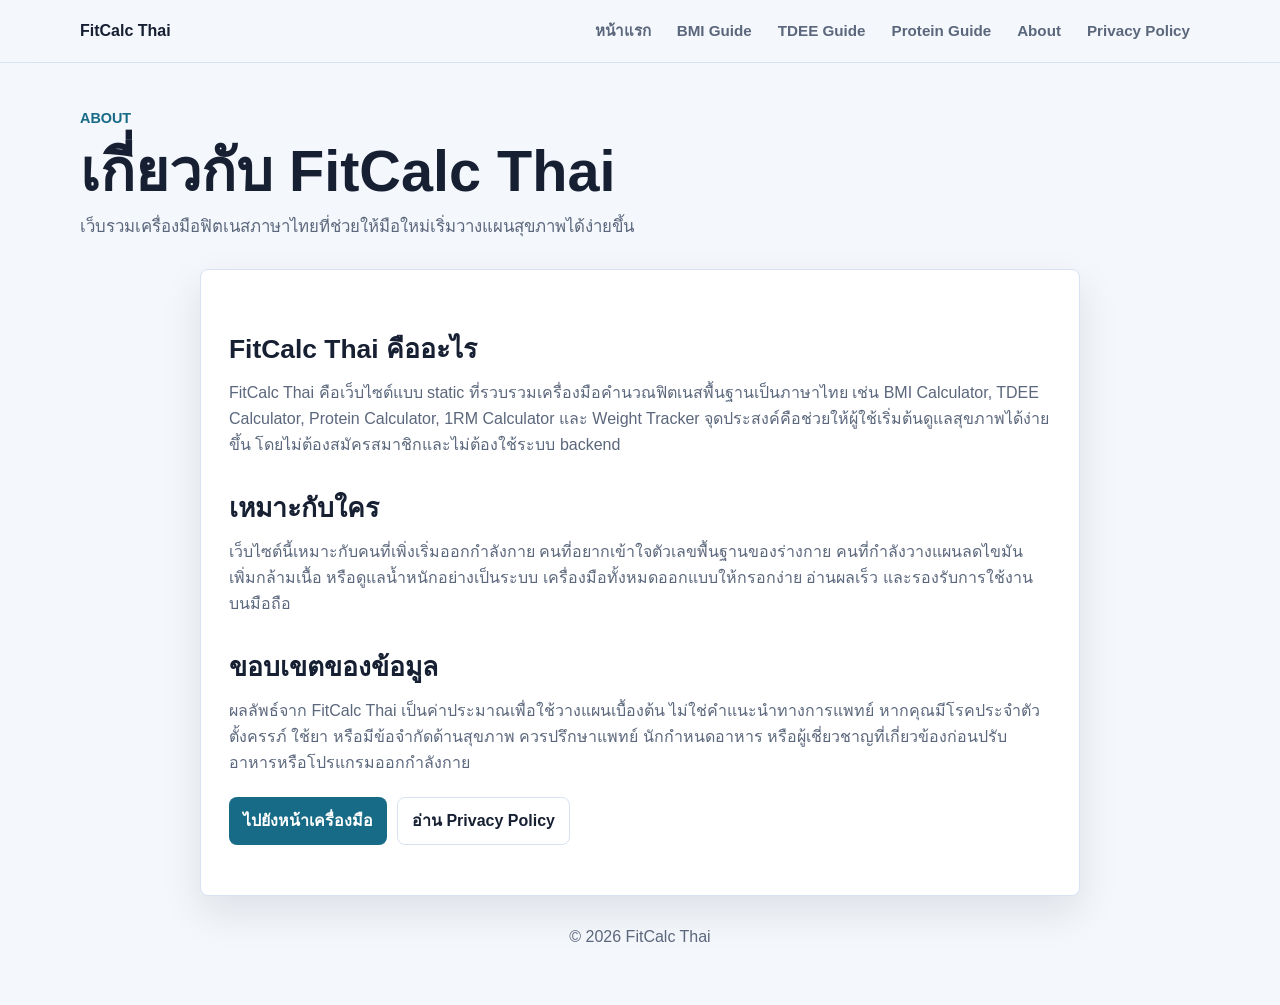
==== about.html @ 87495257 "FitCalc Thai v1 launch ready" ====
<!DOCTYPE html>
<html lang="th">
<head>
  <meta charset="UTF-8">
  <meta name="viewport" content="width=device-width, initial-scale=1.0">
  <title>About | FitCalc Thai</title>
  <meta name="description" content="เกี่ยวกับ FitCalc Thai เว็บรวมเครื่องมือคำนวณฟิตเนสภาษาไทย เช่น BMI, TDEE, Protein, 1RM และ Weight Tracker">
  <meta name="keywords" content="FitCalc Thai, เกี่ยวกับ FitCalc Thai, เครื่องมือฟิตเนส, BMI, TDEE, โปรตีน">
  <meta name="author" content="FitCalc Thai">
  <meta name="theme-color" content="#176b87">
  <meta property="og:type" content="website">
  <meta property="og:title" content="About | FitCalc Thai">
  <meta property="og:description" content="รู้จัก FitCalc Thai เว็บเครื่องมือฟิตเนสภาษาไทยสำหรับการวางแผนสุขภาพเบื้องต้น">
  <meta property="og:site_name" content="FitCalc Thai">
  <meta property="og:locale" content="th_TH">
  <script async src="https://www.googletagmanager.com/gtag/js?id=G-XT6JGFNCKM"></script>
  <script>
    window.dataLayer = window.dataLayer || [];
    function gtag(){dataLayer.push(arguments);}
    gtag("js", new Date());
    gtag("config", "G-XT6JGFNCKM");
  </script>
  <link rel="stylesheet" href="style.css">
  <meta name="google-site-verification" content="6y9c37ViQs0DbVfomYhz56SrQqQdRK6Nkue2IoiEQuY">
</head>
<body>
  <nav class="site-nav" aria-label="เมนูหลัก">
    <div class="nav-inner">
      <a class="nav-brand" href="index.html">FitCalc Thai</a>
      <div class="nav-links">
        <a href="index.html">หน้าแรก</a>
        <a href="bmi-guide.html">BMI Guide</a>
        <a href="tdee-guide.html">TDEE Guide</a>
        <a href="protein-guide.html">Protein Guide</a>
        <a href="about.html">About</a>
        <a href="privacy-policy.html">Privacy Policy</a>
      </div>
    </div>
  </nav>

  <header class="site-header">
    <div>
      <p class="eyebrow">About</p>
      <h1>เกี่ยวกับ FitCalc Thai</h1>
      <p class="intro">เว็บรวมเครื่องมือฟิตเนสภาษาไทยที่ช่วยให้มือใหม่เริ่มวางแผนสุขภาพได้ง่ายขึ้น</p>
    </div>
  </header>

  <main class="article-layout">
    <article class="article-card">
      <h2>FitCalc Thai คืออะไร</h2>
      <p>FitCalc Thai คือเว็บไซต์แบบ static ที่รวบรวมเครื่องมือคำนวณฟิตเนสพื้นฐานเป็นภาษาไทย เช่น BMI Calculator, TDEE Calculator, Protein Calculator, 1RM Calculator และ Weight Tracker จุดประสงค์คือช่วยให้ผู้ใช้เริ่มต้นดูแลสุขภาพได้ง่ายขึ้น โดยไม่ต้องสมัครสมาชิกและไม่ต้องใช้ระบบ backend</p>

      <h2>เหมาะกับใคร</h2>
      <p>เว็บไซต์นี้เหมาะกับคนที่เพิ่งเริ่มออกกำลังกาย คนที่อยากเข้าใจตัวเลขพื้นฐานของร่างกาย คนที่กำลังวางแผนลดไขมัน เพิ่มกล้ามเนื้อ หรือดูแลน้ำหนักอย่างเป็นระบบ เครื่องมือทั้งหมดออกแบบให้กรอกง่าย อ่านผลเร็ว และรองรับการใช้งานบนมือถือ</p>

      <h2>ขอบเขตของข้อมูล</h2>
      <p>ผลลัพธ์จาก FitCalc Thai เป็นค่าประมาณเพื่อใช้วางแผนเบื้องต้น ไม่ใช่คำแนะนำทางการแพทย์ หากคุณมีโรคประจำตัว ตั้งครรภ์ ใช้ยา หรือมีข้อจำกัดด้านสุขภาพ ควรปรึกษาแพทย์ นักกำหนดอาหาร หรือผู้เชี่ยวชาญที่เกี่ยวข้องก่อนปรับอาหารหรือโปรแกรมออกกำลังกาย</p>

      <div class="guide-nav">
        <a class="calculator-link" href="index.html">ไปยังหน้าเครื่องมือ</a>
        <a class="guide-link" href="privacy-policy.html">อ่าน Privacy Policy</a>
      </div>
    </article>
  </main>

  <footer class="site-footer">
    <p>© 2026 FitCalc Thai</p>
  </footer>
</body>
</html>
---- style.css ----
:root {
  --bg: #f4f7fb;
  --surface: #ffffff;
  --surface-soft: #eef4ff;
  --text: #172033;
  --muted: #5b677c;
  --border: #d9e2f2;
  --primary: #176b87;
  --primary-dark: #114f63;
  --accent: #f2a541;
  --shadow: 0 16px 40px rgba(23, 32, 51, 0.1);
}

body.dark {
  --bg: #101722;
  --surface: #182232;
  --surface-soft: #22304a;
  --text: #edf4ff;
  --muted: #a8b6cc;
  --border: #314158;
  --primary: #62c7e6;
  --primary-dark: #41aacb;
  --accent: #f7bf63;
  --shadow: 0 16px 40px rgba(0, 0, 0, 0.28);
}

* {
  box-sizing: border-box;
}

body {
  margin: 0;
  min-height: 100vh;
  background: var(--bg);
  color: var(--text);
  font-family: Arial, "Tahoma", sans-serif;
  line-height: 1.6;
  transition: background 0.2s ease, color 0.2s ease;
}

.site-nav {
  position: sticky;
  top: 0;
  z-index: 10;
  border-bottom: 1px solid var(--border);
  background: color-mix(in srgb, var(--bg) 92%, transparent);
  backdrop-filter: blur(14px);
}

.nav-inner {
  display: flex;
  align-items: center;
  justify-content: space-between;
  gap: 20px;
  width: min(1120px, calc(100% - 32px));
  min-height: 62px;
  margin: 0 auto;
}

.nav-brand {
  color: var(--text);
  font-size: 1rem;
  font-weight: 900;
  text-decoration: none;
  white-space: nowrap;
}

.nav-links {
  display: flex;
  flex-wrap: wrap;
  justify-content: flex-end;
  gap: 6px;
}

.nav-links a {
  border-radius: 8px;
  color: var(--muted);
  font-size: 0.95rem;
  font-weight: 800;
  text-decoration: none;
  padding: 8px 10px;
}

.nav-links a:hover {
  background: var(--surface-soft);
  color: var(--primary);
}

.site-header,
.tool-grid,
.site-footer {
  width: min(1120px, calc(100% - 32px));
  margin: 0 auto;
}

.site-header {
  display: flex;
  align-items: flex-start;
  justify-content: space-between;
  gap: 24px;
  padding: 44px 0 28px;
}

.eyebrow {
  margin: 0 0 8px;
  color: var(--primary);
  font-size: 0.9rem;
  font-weight: 700;
  text-transform: uppercase;
}

h1,
h2,
p {
  margin-top: 0;
}

h1 {
  max-width: 760px;
  margin-bottom: 10px;
  font-size: clamp(2rem, 5vw, 3.6rem);
  line-height: 1.15;
}

.intro {
  max-width: 720px;
  margin-bottom: 0;
  color: var(--muted);
  font-size: 1.05rem;
}

.theme-toggle {
  display: inline-flex;
  align-items: center;
  justify-content: center;
  gap: 8px;
  min-width: 104px;
  min-height: 44px;
  border: 1px solid var(--border);
  border-radius: 8px;
  background: var(--surface);
  color: var(--text);
  box-shadow: var(--shadow);
  cursor: pointer;
  font-weight: 700;
}

.tool-grid {
  display: grid;
  grid-template-columns: repeat(2, minmax(0, 1fr));
  gap: 20px;
}

.card {
  border: 1px solid var(--border);
  border-radius: 8px;
  background: var(--surface);
  box-shadow: var(--shadow);
  padding: 22px;
}

.card-header {
  display: flex;
  gap: 14px;
  align-items: flex-start;
  margin-bottom: 20px;
}

.tool-icon {
  display: inline-flex;
  flex: 0 0 54px;
  align-items: center;
  justify-content: center;
  width: 54px;
  height: 54px;
  border-radius: 8px;
  background: var(--surface-soft);
  color: var(--primary);
  font-size: 0.8rem;
  font-weight: 800;
}

.card h2 {
  margin-bottom: 4px;
  font-size: 1.3rem;
}

.card p {
  margin-bottom: 0;
  color: var(--muted);
  font-size: 0.95rem;
}

.calculator-form {
  display: grid;
  gap: 14px;
}

.two-column {
  display: grid;
  grid-template-columns: repeat(2, minmax(0, 1fr));
  gap: 12px;
}

label {
  display: grid;
  gap: 7px;
  color: var(--text);
  font-weight: 700;
}

input,
select {
  width: 100%;
  min-height: 44px;
  border: 1px solid var(--border);
  border-radius: 8px;
  background: var(--surface);
  color: var(--text);
  font: inherit;
  padding: 10px 12px;
  outline: none;
}

select {
  cursor: pointer;
}

input:focus,
select:focus {
  border-color: var(--primary);
  box-shadow: 0 0 0 3px color-mix(in srgb, var(--primary) 22%, transparent);
}

button[type="submit"] {
  min-height: 46px;
  border: 0;
  border-radius: 8px;
  background: var(--primary);
  color: #ffffff;
  cursor: pointer;
  font: inherit;
  font-weight: 800;
  transition: transform 0.15s ease, background 0.15s ease;
}

button[type="button"] {
  font: inherit;
}

button:focus-visible,
input:focus-visible,
select:focus-visible {
  outline: 3px solid var(--accent);
  outline-offset: 2px;
}

button[type="submit"]:hover,
.theme-toggle:hover,
.secondary-button:hover,
.danger-button:hover {
  transform: translateY(-1px);
}

button[type="submit"]:active,
.theme-toggle:active,
.secondary-button:active,
.danger-button:active {
  transform: translateY(0);
}

button[type="submit"]:hover {
  background: var(--primary-dark);
}

.result-box {
  min-height: 80px;
  margin-top: 18px;
  border: 1px solid var(--border);
  border-radius: 8px;
  background: var(--surface-soft);
  color: var(--muted);
  padding: 14px;
}

.result-box strong {
  display: block;
  color: var(--text);
  font-size: 1.45rem;
  line-height: 1.25;
}

.result-box span {
  color: var(--primary);
  font-weight: 800;
}

.tracker-card {
  grid-column: 1 / -1;
}

.chart-panel {
  position: relative;
  min-height: 280px;
  margin-top: 18px;
  border: 1px solid var(--border);
  border-radius: 8px;
  background: var(--surface-soft);
  padding: 14px;
}

.chart-panel canvas {
  width: 100%;
  height: 260px;
}

.empty-chart-message {
  position: absolute;
  inset: 0;
  display: grid;
  place-items: center;
  margin: 0;
  color: var(--muted);
  font-weight: 800;
}

.chart-panel.has-data .empty-chart-message {
  display: none;
}

.tracker-actions {
  display: flex;
  align-items: center;
  justify-content: space-between;
  gap: 14px;
  margin-top: 18px;
}

.tracker-actions p {
  margin: 0;
  color: var(--muted);
}

.tracker-buttons {
  display: flex;
  flex-wrap: wrap;
  justify-content: flex-end;
  gap: 10px;
}

.secondary-button,
.danger-button {
  display: inline-flex;
  align-items: center;
  justify-content: center;
  min-height: 42px;
  border-radius: 8px;
  cursor: pointer;
  font-weight: 800;
  padding: 9px 14px;
  transition: transform 0.15s ease, background 0.15s ease;
}

.secondary-button {
  border: 1px solid var(--border);
  background: var(--surface);
  color: var(--text);
}

.secondary-button:hover {
  background: var(--surface-soft);
}

.danger-button {
  border: 1px solid color-mix(in srgb, #d94f4f 55%, var(--border));
  background: color-mix(in srgb, #d94f4f 12%, var(--surface));
  color: #d94f4f;
}

.danger-button:hover {
  background: color-mix(in srgb, #d94f4f 18%, var(--surface));
}

.file-input {
  position: absolute;
  width: 1px;
  height: 1px;
  overflow: hidden;
  clip: rect(0 0 0 0);
  white-space: nowrap;
  clip-path: inset(50%);
}

.history-list {
  display: grid;
  gap: 10px;
  margin: 16px 0 0;
  padding: 0;
  list-style: none;
}

.history-item {
  display: flex;
  align-items: center;
  justify-content: space-between;
  gap: 16px;
  border: 1px solid var(--border);
  border-radius: 8px;
  background: var(--surface-soft);
  padding: 12px 14px;
}

.history-item strong {
  display: block;
  color: var(--text);
}

.history-item span {
  color: var(--muted);
  font-size: 0.95rem;
}

.site-footer {
  padding: 28px 0 40px;
  color: var(--muted);
  text-align: center;
}

.site-footer a {
  color: var(--primary);
  font-weight: 800;
  text-decoration: none;
}

.article-layout {
  width: min(880px, calc(100% - 32px));
  margin: 0 auto;
}

.article-card {
  border: 1px solid var(--border);
  border-radius: 8px;
  background: var(--surface);
  box-shadow: var(--shadow);
  padding: 28px;
}

.article-card h2 {
  margin: 30px 0 10px;
  font-size: 1.65rem;
}

.article-card h3 {
  margin: 22px 0 8px;
  font-size: 1.18rem;
}

.article-card p,
.article-card li {
  color: var(--muted);
}

.article-card ul,
.article-card ol {
  padding-left: 22px;
}

.guide-nav {
  display: flex;
  flex-wrap: wrap;
  gap: 10px;
  margin: 22px 0;
}

.guide-link,
.calculator-link {
  display: inline-flex;
  align-items: center;
  justify-content: center;
  min-height: 44px;
  border-radius: 8px;
  font-weight: 800;
  text-decoration: none;
  padding: 10px 14px;
}

.guide-link {
  border: 1px solid var(--border);
  background: var(--surface);
  color: var(--text);
}

.calculator-link {
  background: var(--primary);
  color: #ffffff;
}

.guide-link:hover,
.calculator-link:hover {
  transform: translateY(-1px);
}

.faq-item {
  border-top: 1px solid var(--border);
  padding-top: 14px;
}

@media (max-width: 760px) {
  .nav-inner {
    display: grid;
    gap: 10px;
    padding: 12px 0;
  }

  .nav-links {
    justify-content: flex-start;
  }

  .site-header {
    display: grid;
    padding-top: 28px;
  }

  .theme-toggle {
    width: 100%;
    box-shadow: none;
  }

  .tool-grid {
    grid-template-columns: 1fr;
  }

  .card {
    padding: 18px;
  }

  .card-header {
    gap: 12px;
  }

  .tool-icon {
    flex-basis: 48px;
    width: 48px;
    height: 48px;
  }

  .two-column {
    grid-template-columns: 1fr;
  }

  .tracker-actions,
  .history-item {
    align-items: stretch;
    flex-direction: column;
  }

  .tracker-buttons {
    justify-content: stretch;
  }

  .secondary-button,
  .danger-button {
    width: 100%;
  }
}

@media (max-width: 420px) {
  .nav-inner,
  .site-header,
  .tool-grid,
  .site-footer,
  .article-layout {
    width: min(100% - 20px, 1120px);
  }

  h1 {
    font-size: 2rem;
  }

  .card,
  .article-card {
    padding: 16px;
  }
}
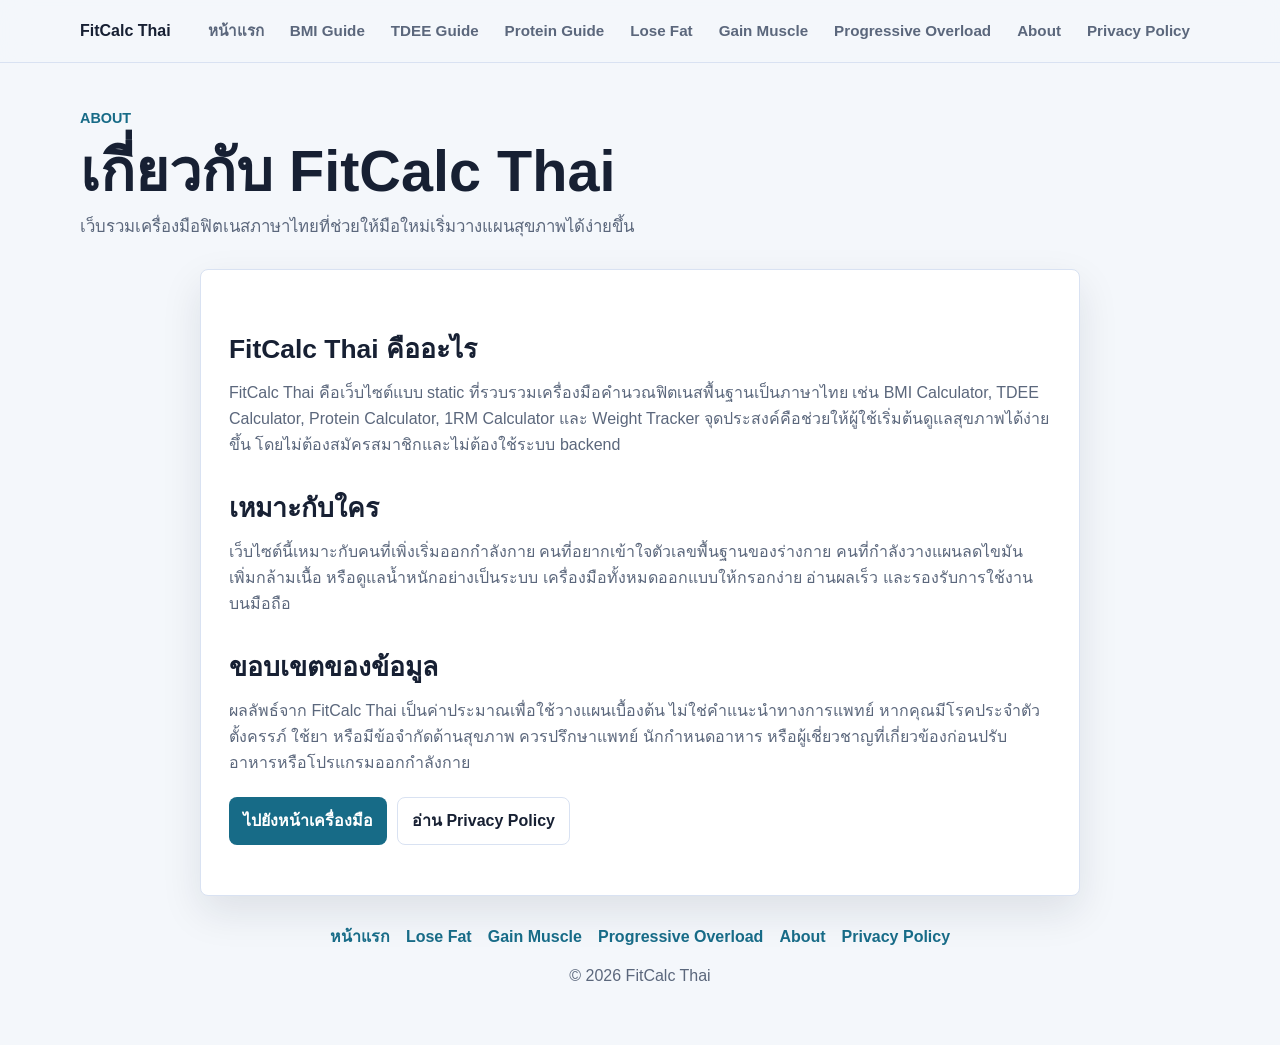
==== commit 2d41a578: "Add fitness guides and macro calculator" ====
--- a/about.html
+++ b/about.html
@@ -21,6 +21,7 @@
     gtag("config", "G-XT6JGFNCKM");
   </script>
   <link rel="stylesheet" href="style.css">
+  <link rel="canonical" href="https://kaescib.github.io/FitCalcThai/about.html">
   <meta name="google-site-verification" content="6y9c37ViQs0DbVfomYhz56SrQqQdRK6Nkue2IoiEQuY">
 </head>
 <body>
@@ -32,6 +33,9 @@
         <a href="bmi-guide.html">BMI Guide</a>
         <a href="tdee-guide.html">TDEE Guide</a>
         <a href="protein-guide.html">Protein Guide</a>
+        <a href="lose-fat-guide.html">Lose Fat</a>
+        <a href="gain-muscle-guide.html">Gain Muscle</a>
+        <a href="progressive-overload-guide.html">Progressive Overload</a>
         <a href="about.html">About</a>
         <a href="privacy-policy.html">Privacy Policy</a>
       </div>
@@ -65,6 +69,14 @@
   </main>
 
   <footer class="site-footer">
+    <div class="footer-links">
+      <a href="index.html">หน้าแรก</a>
+      <a href="lose-fat-guide.html">Lose Fat</a>
+      <a href="gain-muscle-guide.html">Gain Muscle</a>
+      <a href="progressive-overload-guide.html">Progressive Overload</a>
+      <a href="about.html">About</a>
+      <a href="privacy-policy.html">Privacy Policy</a>
+    </div>
     <p>© 2026 FitCalc Thai</p>
   </footer>
 </body>
--- a/style.css
+++ b/style.css
@@ -432,6 +432,43 @@
   text-decoration: none;
 }
 
+.footer-links {
+  display: flex;
+  flex-wrap: wrap;
+  justify-content: center;
+  gap: 10px 16px;
+  margin-bottom: 14px;
+}
+
+.article-links {
+  grid-column: 1 / -1;
+}
+
+.article-link-grid {
+  display: grid;
+  grid-template-columns: repeat(3, minmax(0, 1fr));
+  gap: 14px;
+}
+
+.article-link-card {
+  border: 1px solid var(--border);
+  border-radius: 8px;
+  background: var(--surface-soft);
+  color: var(--text);
+  padding: 16px;
+  text-decoration: none;
+}
+
+.article-link-card strong {
+  display: block;
+  margin-bottom: 6px;
+}
+
+.article-link-card span {
+  color: var(--muted);
+  font-size: 0.95rem;
+}
+
 .article-layout {
   width: min(880px, calc(100% - 32px));
   margin: 0 auto;
@@ -552,6 +589,10 @@
   .history-item {
     align-items: stretch;
     flex-direction: column;
+  }
+
+  .article-link-grid {
+    grid-template-columns: 1fr;
   }
 
   .tracker-buttons {
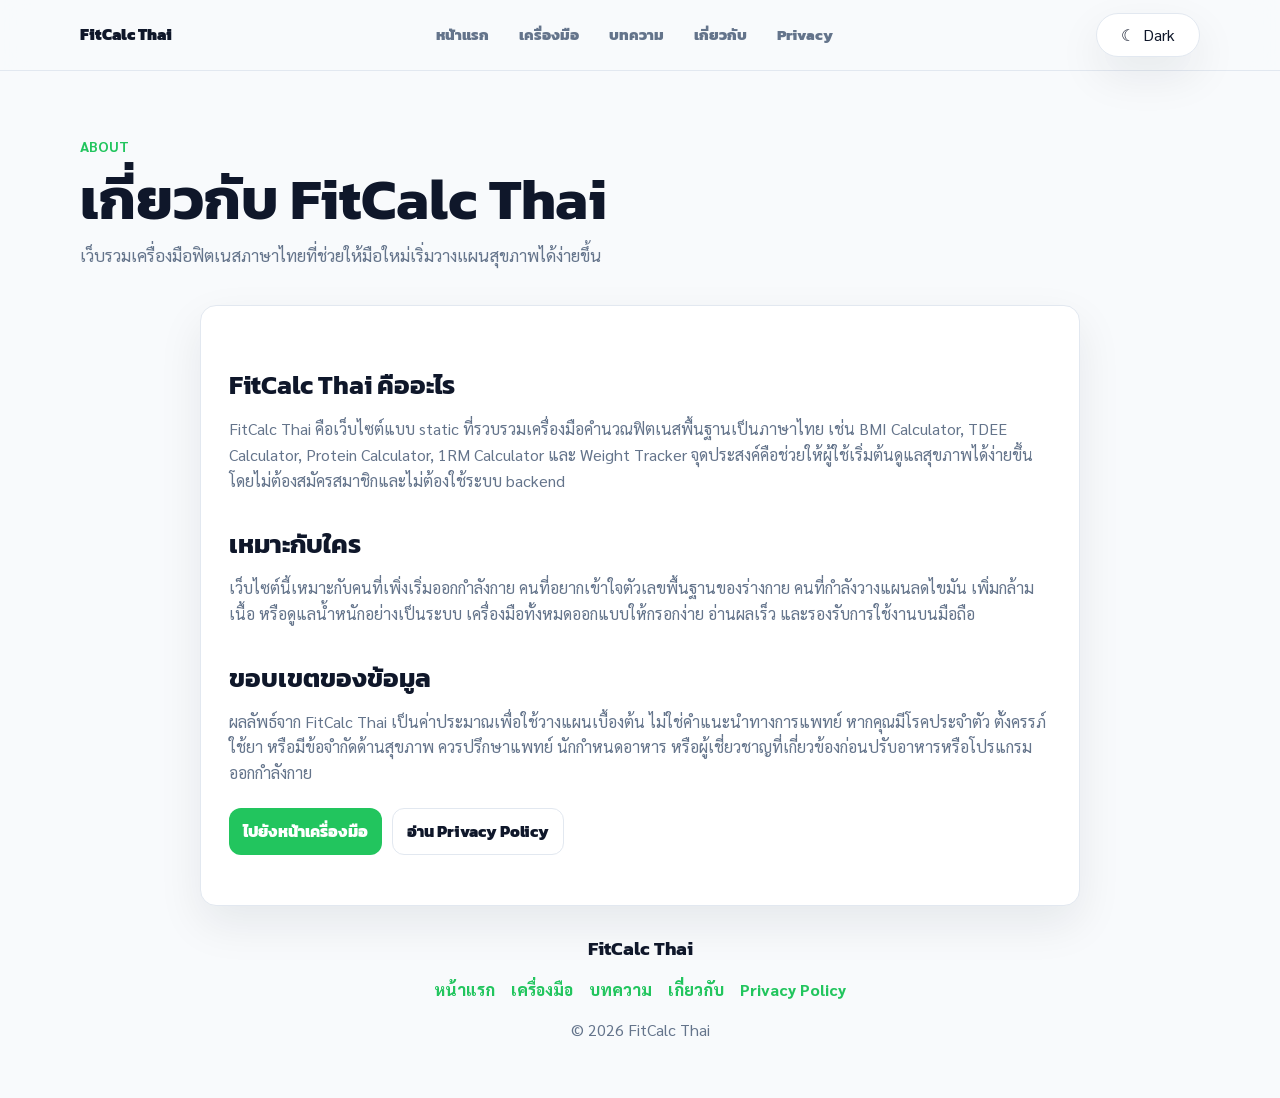
==== commit 640744ad: "Sprint 2: Fitness platform redesign" ====
--- a/about.html
+++ b/about.html
@@ -30,19 +30,38 @@
       <a class="nav-brand" href="index.html">FitCalc Thai</a>
       <div class="nav-links">
         <a href="index.html">หน้าแรก</a>
-        <a href="bmi-guide.html">BMI Guide</a>
-        <a href="tdee-guide.html">TDEE Guide</a>
-        <a href="protein-guide.html">Protein Guide</a>
-        <a href="lose-fat-guide.html">Lose Fat</a>
-        <a href="gain-muscle-guide.html">Gain Muscle</a>
-        <a href="progressive-overload-guide.html">Progressive Overload</a>
-        <a href="about.html">About</a>
-        <a href="privacy-policy.html">Privacy Policy</a>
+        <details class="nav-dropdown">
+          <summary>เครื่องมือ</summary>
+          <div class="dropdown-menu">
+            <a href="index.html#bmiForm">BMI Calculator</a>
+            <a href="index.html#tdeeForm">TDEE Calculator</a>
+            <a href="index.html#proteinForm">Protein Calculator</a>
+            <a href="index.html#macroForm">Macro Calculator</a>
+            <a href="index.html#oneRmForm">1RM Calculator</a>
+            <a href="index.html#weightTrackerForm">Weight Tracker</a>
+          </div>
+        </details>
+        <details class="nav-dropdown">
+          <summary>บทความ</summary>
+          <div class="dropdown-menu">
+            <a href="bmi-guide.html">BMI Guide</a>
+            <a href="tdee-guide.html">TDEE Guide</a>
+            <a href="protein-guide.html">Protein Guide</a>
+            <a href="gain-muscle-guide.html">Gain Muscle Guide</a>
+            <a href="lose-fat-guide.html">Lose Fat Guide</a>
+            <a href="progressive-overload-guide.html">Progressive Overload Guide</a>
+          </div>
+        </details>
+        <a href="about.html">เกี่ยวกับ</a>
+        <a href="privacy-policy.html">Privacy</a>
       </div>
+      <button class="theme-toggle" id="themeToggle" type="button" aria-label="สลับโหมดมืดและสว่าง">
+        <span id="themeIcon">☾</span>
+        <span id="themeText">Dark</span>
+      </button>
     </div>
   </nav>
-
-  <header class="site-header">
+<header class="site-header">
     <div>
       <p class="eyebrow">About</p>
       <h1>เกี่ยวกับ FitCalc Thai</h1>
@@ -69,15 +88,16 @@
   </main>
 
   <footer class="site-footer">
+    <strong class="footer-brand">FitCalc Thai</strong>
     <div class="footer-links">
       <a href="index.html">หน้าแรก</a>
-      <a href="lose-fat-guide.html">Lose Fat</a>
-      <a href="gain-muscle-guide.html">Gain Muscle</a>
-      <a href="progressive-overload-guide.html">Progressive Overload</a>
-      <a href="about.html">About</a>
+      <a href="index.html#bmiForm">เครื่องมือ</a>
+      <a href="bmi-guide.html">บทความ</a>
+      <a href="about.html">เกี่ยวกับ</a>
       <a href="privacy-policy.html">Privacy Policy</a>
     </div>
     <p>© 2026 FitCalc Thai</p>
   </footer>
+  <script src="script.js" defer></script>
 </body>
 </html>
--- a/style.css
+++ b/style.css
@@ -1,3 +1,5 @@
+@import url("https://fonts.googleapis.com/css2?family=Kanit:wght@500;600;700;800&family=Sarabun:wght@400;500;600;700&display=swap");
+
 :root {
   --bg: #f4f7fb;
   --surface: #ffffff;
@@ -623,3 +625,251 @@
     padding: 16px;
   }
 }
+
+/* Professional fitness platform polish */
+:root {
+  --bg: #f8fafc;
+  --surface: #ffffff;
+  --surface-soft: #f1f5f9;
+  --text: #0f172a;
+  --muted: #64748b;
+  --border: #e2e8f0;
+  --primary: #22c55e;
+  --primary-dark: #16a34a;
+  --accent: #22c55e;
+  --shadow: 0 18px 45px rgba(15, 23, 42, 0.08);
+  --shadow-strong: 0 24px 60px rgba(15, 23, 42, 0.14);
+}
+
+body.dark {
+  --bg: #0f172a;
+  --surface: #1e293b;
+  --surface-soft: #263449;
+  --text: #f8fafc;
+  --muted: #cbd5e1;
+  --border: #334155;
+  --primary: #22c55e;
+  --primary-dark: #16a34a;
+  --accent: #22c55e;
+  --shadow: 0 18px 45px rgba(0, 0, 0, 0.3);
+  --shadow-strong: 0 24px 60px rgba(0, 0, 0, 0.42);
+}
+
+body {
+  font-family: "Sarabun", Arial, "Tahoma", sans-serif;
+}
+
+h1,
+h2,
+h3,
+.nav-brand,
+.nav-links,
+button,
+.card h2,
+.tool-icon,
+.guide-link,
+.calculator-link,
+.article-link-card strong {
+  font-family: "Kanit", Arial, "Tahoma", sans-serif;
+}
+
+.site-nav {
+  background: color-mix(in srgb, var(--bg) 88%, transparent);
+}
+
+.nav-inner {
+  min-height: 70px;
+}
+
+.nav-links {
+  align-items: center;
+}
+
+.nav-links a,
+.nav-dropdown summary {
+  border-radius: 999px;
+  color: var(--muted);
+  cursor: pointer;
+  font-size: 0.95rem;
+  font-weight: 800;
+  list-style: none;
+  padding: 8px 12px;
+  text-decoration: none;
+}
+
+.nav-links a:hover,
+.nav-dropdown summary:hover,
+.nav-dropdown[open] summary {
+  background: var(--surface-soft);
+  color: var(--primary);
+}
+
+.nav-dropdown {
+  position: relative;
+}
+
+.nav-dropdown summary::-webkit-details-marker {
+  display: none;
+}
+
+.dropdown-menu {
+  position: absolute;
+  right: 0;
+  top: calc(100% + 12px);
+  display: grid;
+  min-width: 250px;
+  border: 1px solid var(--border);
+  border-radius: 16px;
+  background: var(--surface);
+  box-shadow: var(--shadow-strong);
+  padding: 8px;
+}
+
+.dropdown-menu a {
+  display: block;
+  border-radius: 12px;
+}
+
+.dropdown-menu a:hover {
+  background: var(--surface-soft);
+}
+
+.site-header {
+  padding: 64px 0 36px;
+}
+
+.theme-toggle {
+  border-radius: 999px;
+}
+
+.card,
+.article-card,
+.chart-panel,
+.result-box,
+.history-item,
+.article-link-card {
+  border-radius: 16px;
+}
+
+.card,
+.article-card,
+.article-link-card {
+  transition: transform 0.22s ease, box-shadow 0.22s ease, border-color 0.22s ease;
+}
+
+.card:hover,
+.article-link-card:hover {
+  border-color: color-mix(in srgb, var(--primary) 42%, var(--border));
+  box-shadow: var(--shadow-strong);
+  transform: translateY(-3px);
+}
+
+.tool-icon {
+  border-radius: 16px;
+}
+
+input,
+select,
+button[type="submit"],
+.secondary-button,
+.danger-button,
+.guide-link,
+.calculator-link {
+  border-radius: 12px;
+}
+
+.calculator-link,
+button[type="submit"] {
+  background: var(--primary);
+}
+
+.calculator-link:hover,
+button[type="submit"]:hover {
+  background: var(--primary-dark);
+}
+
+.hero-actions {
+  display: flex;
+  flex-wrap: wrap;
+  gap: 12px;
+  margin-top: 24px;
+}
+
+.stats-grid {
+  grid-column: 1 / -1;
+  display: grid;
+  grid-template-columns: repeat(4, minmax(0, 1fr));
+  gap: 14px;
+}
+
+.stat-card {
+  border: 1px solid var(--border);
+  border-radius: 16px;
+  background: var(--surface);
+  box-shadow: var(--shadow);
+  padding: 20px;
+}
+
+.stat-card strong {
+  display: block;
+  color: var(--primary);
+  font-family: "Kanit", Arial, "Tahoma", sans-serif;
+  font-size: 1.8rem;
+}
+
+.stat-card span {
+  color: var(--muted);
+  font-weight: 700;
+}
+
+.article-toc {
+  border: 1px solid var(--border);
+  border-radius: 16px;
+  background: var(--surface);
+  box-shadow: var(--shadow);
+  padding: 18px;
+}
+
+.article-toc h2 {
+  margin-bottom: 10px;
+}
+
+.article-toc ul {
+  display: grid;
+  gap: 8px;
+  margin: 0;
+  padding-left: 22px;
+}
+
+.article-toc a {
+  color: var(--primary);
+  font-weight: 800;
+  text-decoration: none;
+}
+
+.footer-brand {
+  display: block;
+  margin-bottom: 12px;
+  color: var(--text);
+  font-family: "Kanit", Arial, "Tahoma", sans-serif;
+  font-size: 1.2rem;
+}
+
+@media (max-width: 760px) {
+  .dropdown-menu {
+    position: static;
+    min-width: 100%;
+    margin-top: 8px;
+    box-shadow: none;
+  }
+
+  .stats-grid {
+    grid-template-columns: repeat(2, minmax(0, 1fr));
+  }
+}
+
+@media (max-width: 420px) {
+  .stats-grid {
+    grid-template-columns: 1fr;
+  }
+}
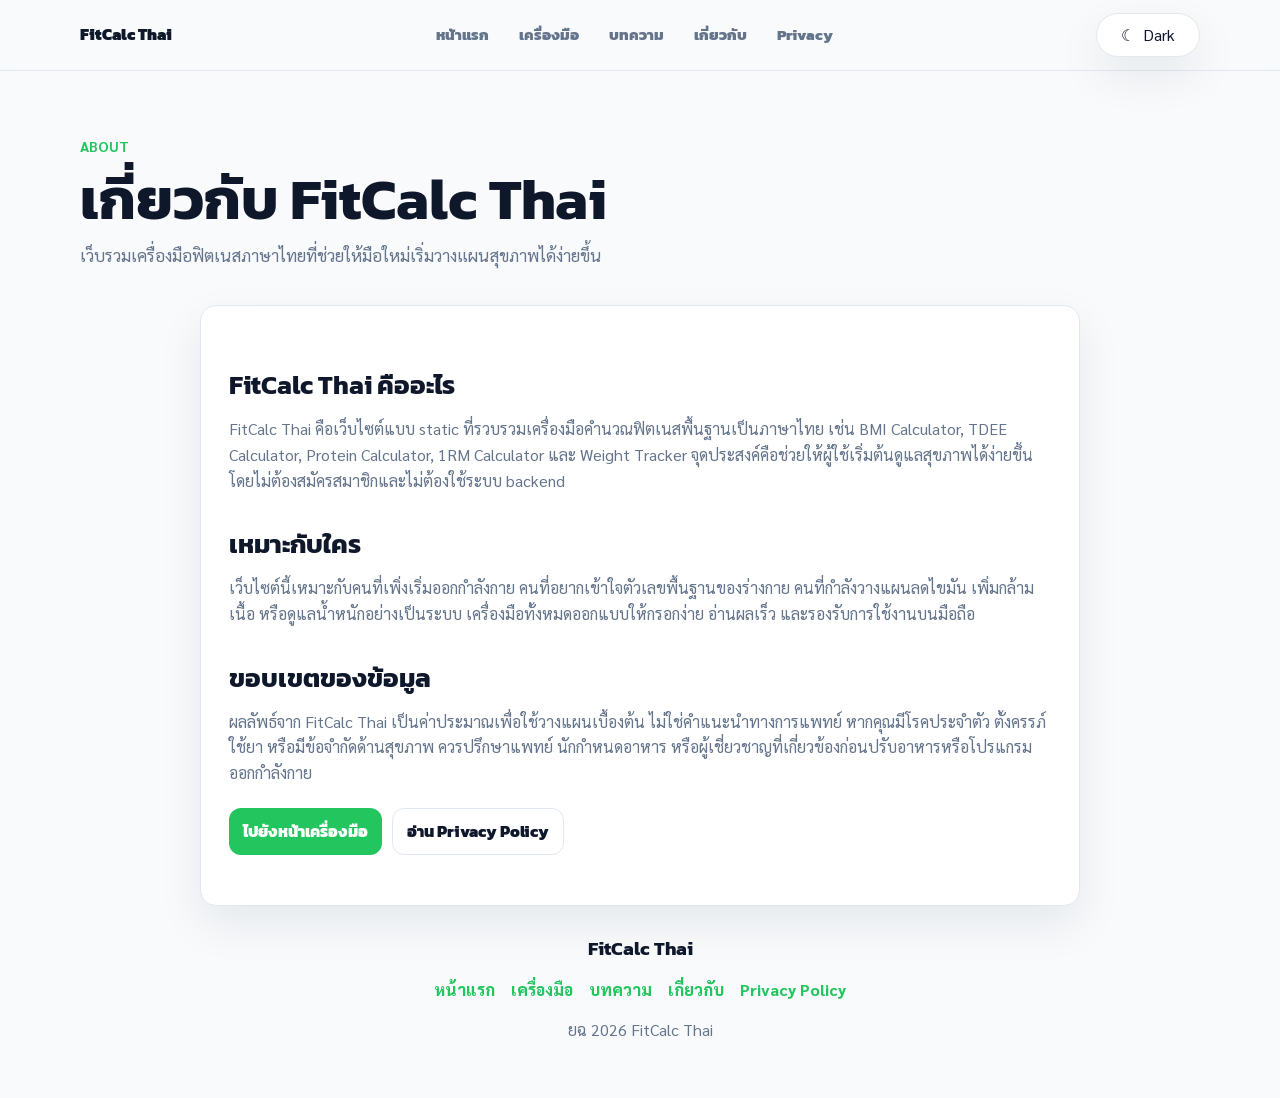
==== commit dda578c1: "refactor: compact home and move calculators to tools page" ====
--- a/about.html
+++ b/about.html
@@ -1,4 +1,4 @@
-<!DOCTYPE html>
+﻿<!DOCTYPE html>
 <html lang="th">
 <head>
   <meta charset="UTF-8">
@@ -33,12 +33,14 @@
         <details class="nav-dropdown">
           <summary>เครื่องมือ</summary>
           <div class="dropdown-menu">
-            <a href="index.html#bmiForm">BMI Calculator</a>
-            <a href="index.html#tdeeForm">TDEE Calculator</a>
-            <a href="index.html#proteinForm">Protein Calculator</a>
-            <a href="index.html#macroForm">Macro Calculator</a>
-            <a href="index.html#oneRmForm">1RM Calculator</a>
+            <a href="calculators.html">เครื่องคำนวณ</a>
+            <a href="calculators.html#bmiCalculator">BMI Calculator</a>
+            <a href="calculators.html#tdeeCalculator">TDEE Calculator</a>
+            <a href="calculators.html#proteinCalculator">Protein Calculator</a>
+            <a href="calculators.html#macroCalculator">Macro Calculator</a>
+            <a href="calculators.html#oneRmCalculator">1RM Calculator</a>
             <a href="index.html#weightTrackerForm">Weight Tracker</a>
+            <a href="workout-tracker.html">Workout Tracker</a>
           </div>
         </details>
         <details class="nav-dropdown">
@@ -91,12 +93,12 @@
     <strong class="footer-brand">FitCalc Thai</strong>
     <div class="footer-links">
       <a href="index.html">หน้าแรก</a>
-      <a href="index.html#bmiForm">เครื่องมือ</a>
+      <a href="calculators.html#bmiCalculator">เครื่องมือ</a>
       <a href="bmi-guide.html">บทความ</a>
       <a href="about.html">เกี่ยวกับ</a>
       <a href="privacy-policy.html">Privacy Policy</a>
     </div>
-    <p>© 2026 FitCalc Thai</p>
+    <p>ยฉ 2026 FitCalc Thai</p>
   </footer>
   <script src="script.js" defer></script>
 </body>
--- a/style.css
+++ b/style.css
@@ -30,6 +30,11 @@
   box-sizing: border-box;
 }
 
+html {
+  scroll-behavior: smooth;
+  scroll-padding-top: 112px;
+}
+
 body {
   margin: 0;
   min-height: 100vh;
@@ -159,6 +164,15 @@
   background: var(--surface);
   box-shadow: var(--shadow);
   padding: 22px;
+  scroll-margin-top: 96px;
+}
+
+.anchor-section,
+#workoutForm,
+#workoutTemplateList,
+#exerciseDatabaseList,
+#weeklyWorkoutGoal {
+  scroll-margin-top: 128px;
 }
 
 .card-header {
@@ -212,7 +226,8 @@
 }
 
 input,
-select {
+select,
+textarea {
   width: 100%;
   min-height: 44px;
   border: 1px solid var(--border);
@@ -224,12 +239,18 @@
   outline: none;
 }
 
+textarea {
+  min-height: 96px;
+  resize: vertical;
+}
+
 select {
   cursor: pointer;
 }
 
 input:focus,
-select:focus {
+select:focus,
+textarea:focus {
   border-color: var(--primary);
   box-shadow: 0 0 0 3px color-mix(in srgb, var(--primary) 22%, transparent);
 }
@@ -252,7 +273,8 @@
 
 button:focus-visible,
 input:focus-visible,
-select:focus-visible {
+select:focus-visible,
+textarea:focus-visible {
   outline: 3px solid var(--accent);
   outline-offset: 2px;
 }
@@ -422,6 +444,497 @@
   font-size: 0.95rem;
 }
 
+.measurement-summary-grid {
+  display: grid;
+  grid-template-columns: repeat(4, minmax(0, 1fr));
+  gap: 12px;
+  margin-bottom: 18px;
+}
+
+.measurement-summary-card,
+.measurement-history-card {
+  border: 1px solid var(--border);
+  border-radius: 16px;
+  background: var(--surface-soft);
+  padding: 14px;
+}
+
+.measurement-summary-card span,
+.measurement-history-card span,
+.measurement-history-grid span {
+  display: block;
+  color: var(--muted);
+  font-weight: 800;
+}
+
+.measurement-summary-card strong,
+.measurement-history-card strong,
+.measurement-history-grid strong {
+  display: block;
+  color: var(--text);
+  font-family: "Kanit", Arial, "Tahoma", sans-serif;
+}
+
+.measurement-summary-card p {
+  margin: 8px 0 0;
+  color: var(--primary);
+  font-weight: 800;
+}
+
+.measurement-form fieldset {
+  min-width: 0;
+  border: 1px solid var(--border);
+  border-radius: 16px;
+  background: var(--surface-soft);
+  padding: 16px;
+}
+
+.measurement-form legend {
+  color: var(--primary);
+  font-family: "Kanit", Arial, "Tahoma", sans-serif;
+  font-weight: 800;
+  padding: 0 8px;
+}
+
+.measurement-field-grid {
+  display: grid;
+  grid-template-columns: repeat(3, minmax(0, 1fr));
+  gap: 12px;
+}
+
+.measurement-actions {
+  display: flex;
+  flex-wrap: wrap;
+  gap: 10px;
+}
+
+.measurement-history-list {
+  display: grid;
+  gap: 12px;
+  margin-top: 16px;
+}
+
+.measurement-history-card {
+  display: grid;
+  gap: 12px;
+}
+
+.measurement-history-header {
+  display: flex;
+  align-items: flex-start;
+  justify-content: space-between;
+  gap: 12px;
+}
+
+.measurement-history-grid {
+  display: grid;
+  grid-template-columns: repeat(3, minmax(0, 1fr));
+  gap: 10px;
+}
+
+.measurement-history-grid div {
+  border: 1px solid var(--border);
+  border-radius: 12px;
+  background: var(--surface);
+  padding: 10px 12px;
+}
+
+.measurement-note {
+  border-top: 1px solid var(--border);
+  padding-top: 10px;
+}
+
+.goal-form-actions,
+.goal-card-actions {
+  display: flex;
+  flex-wrap: wrap;
+  gap: 10px;
+}
+
+.goal-list {
+  display: grid;
+  grid-template-columns: repeat(2, minmax(0, 1fr));
+  gap: 14px;
+  margin-top: 16px;
+}
+
+.goal-card {
+  display: grid;
+  gap: 12px;
+  border: 1px solid var(--border);
+  border-radius: 16px;
+  background: var(--surface-soft);
+  padding: 16px;
+}
+
+.goal-card-header {
+  display: flex;
+  align-items: flex-start;
+  justify-content: space-between;
+  gap: 12px;
+}
+
+.goal-card-header span {
+  display: block;
+  color: var(--primary);
+  font-weight: 800;
+}
+
+.goal-card-header h3 {
+  margin: 2px 0 0;
+  font-size: 1.18rem;
+}
+
+.goal-card-header > strong {
+  border-radius: 999px;
+  background: var(--surface);
+  color: var(--primary);
+  padding: 5px 9px;
+}
+
+.goal-progress-grid {
+  display: grid;
+  grid-template-columns: repeat(2, minmax(0, 1fr));
+  gap: 10px;
+}
+
+.goal-status-text {
+  color: var(--primary);
+  font-weight: 800;
+}
+
+.achievement-summary-grid,
+.achievement-card-list {
+  display: grid;
+  grid-template-columns: repeat(4, minmax(0, 1fr));
+  gap: 12px;
+}
+
+.achievement-card-list {
+  grid-template-columns: repeat(2, minmax(0, 1fr));
+  margin-top: 16px;
+}
+
+.achievement-empty-state {
+  display: flex;
+  align-items: flex-start;
+  justify-content: space-between;
+  gap: 16px;
+  border: 1px solid var(--border);
+  border-radius: 16px;
+  background: var(--surface-soft);
+  padding: 16px;
+  margin-top: 16px;
+}
+
+.achievement-toolbar {
+  display: flex;
+  justify-content: flex-end;
+  margin-top: 16px;
+}
+
+.achievement-toolbar label {
+  max-width: 260px;
+  width: 100%;
+}
+
+.achievement-card {
+  display: grid;
+  gap: 12px;
+  border: 1px solid var(--border);
+  border-radius: 16px;
+  background: var(--surface-soft);
+  padding: 16px;
+  transition: transform 0.2s ease, box-shadow 0.2s ease, opacity 0.2s ease;
+}
+
+.achievement-card:hover {
+  transform: translateY(-2px);
+  box-shadow: var(--shadow);
+}
+
+.achievement-card.is-locked {
+  opacity: 0.72;
+}
+
+.achievement-card-header,
+.achievement-card-footer {
+  display: flex;
+  align-items: flex-start;
+  justify-content: space-between;
+  gap: 12px;
+}
+
+.achievement-card-header > div {
+  flex: 1;
+  min-width: 0;
+}
+
+.achievement-card-header span:not(.achievement-icon),
+.achievement-card-footer {
+  color: var(--muted);
+  font-weight: 800;
+}
+
+.achievement-card-header h3 {
+  margin: 2px 0 0;
+  font-size: 1.15rem;
+}
+
+.achievement-card-header > strong {
+  border-radius: 999px;
+  background: var(--surface);
+  color: var(--primary);
+  padding: 5px 9px;
+  white-space: nowrap;
+}
+
+.achievement-icon {
+  display: inline-flex;
+  align-items: center;
+  justify-content: center;
+  flex: 0 0 42px;
+  width: 42px;
+  height: 42px;
+  border-radius: 14px;
+  background: rgba(34, 197, 94, 0.14);
+  font-size: 1.35rem;
+}
+
+.achievement-card p {
+  margin: 0;
+}
+
+.backup-summary-grid,
+.backup-preview-grid {
+  display: grid;
+  grid-template-columns: repeat(4, minmax(0, 1fr));
+  gap: 12px;
+}
+
+.backup-warning,
+.backup-preview,
+.backup-result {
+  border: 1px solid var(--border);
+  border-radius: 16px;
+  background: var(--surface-soft);
+  padding: 16px;
+}
+
+.backup-warning {
+  margin-top: 16px;
+  border-color: rgba(245, 158, 11, 0.45);
+}
+
+.backup-warning strong {
+  color: var(--primary);
+  font-family: "Kanit", Arial, "Tahoma", sans-serif;
+}
+
+.backup-warning p,
+.backup-preview p {
+  margin: 6px 0 0;
+}
+
+.backup-actions {
+  display: flex;
+  flex-wrap: wrap;
+  gap: 10px;
+  margin-top: 16px;
+}
+
+.backup-actions button {
+  min-height: 44px;
+}
+
+.backup-file-label {
+  display: grid;
+  gap: 8px;
+  margin-top: 16px;
+}
+
+.backup-file-label input {
+  cursor: pointer;
+}
+
+.backup-preview {
+  margin-top: 16px;
+}
+
+.backup-warning-list {
+  display: grid;
+  gap: 8px;
+  margin: 14px 0 0;
+  padding-left: 20px;
+  color: var(--muted);
+  font-weight: 700;
+}
+
+.backup-error {
+  color: #ef4444;
+  font-weight: 800;
+}
+
+.profile-summary-grid {
+  display: grid;
+  grid-template-columns: repeat(4, minmax(0, 1fr));
+  gap: 12px;
+}
+
+.profile-form fieldset,
+.settings-form fieldset {
+  min-width: 0;
+  border: 1px solid var(--border);
+  border-radius: 16px;
+  background: var(--surface-soft);
+  padding: 16px;
+}
+
+.profile-form legend,
+.settings-form legend {
+  color: var(--primary);
+  font-family: "Kanit", Arial, "Tahoma", sans-serif;
+  font-weight: 800;
+  padding: 0 6px;
+}
+
+.profile-actions {
+  display: flex;
+  flex-wrap: wrap;
+  gap: 10px;
+}
+
+.profile-actions button {
+  min-height: 44px;
+}
+
+.checkbox-label {
+  display: flex;
+  align-items: center;
+  gap: 10px;
+  min-height: 46px;
+}
+
+.checkbox-label input {
+  width: 20px;
+  height: 20px;
+}
+
+.nutrition-date-picker {
+  display: grid;
+  gap: 8px;
+  max-width: 280px;
+}
+
+#nutritionTrackingSection {
+  display: grid;
+  gap: 20px;
+  padding: 24px;
+}
+
+#nutritionTrackingSection .card-header {
+  margin-bottom: 0;
+}
+
+#nutritionTrackingSection .calculator-form,
+#nutritionTrackingSection .nutrition-panel {
+  margin: 0;
+}
+
+#nutritionTrackingSection .nutrition-settings-form fieldset,
+#nutritionTrackingSection .meal-form fieldset {
+  min-width: 0;
+  border: 1px solid var(--border);
+  border-radius: 16px;
+  background: var(--surface-soft);
+  padding: 20px;
+}
+
+#nutritionTrackingSection .nutrition-settings-form legend,
+#nutritionTrackingSection .meal-form legend {
+  color: var(--primary);
+  font-family: "Kanit", Arial, "Tahoma", sans-serif;
+  font-weight: 800;
+  padding: 0 6px;
+}
+
+.nutrition-summary-grid,
+.nutrition-mini-grid {
+  display: grid;
+  grid-template-columns: repeat(3, minmax(0, 1fr));
+  gap: 12px;
+}
+
+.nutrition-progress-card,
+.nutrition-panel,
+.meal-card,
+.water-entry {
+  border: 1px solid var(--border);
+  border-radius: 16px;
+  background: var(--surface-soft);
+  padding: 16px;
+}
+
+.nutrition-progress-card {
+  display: grid;
+  gap: 10px;
+}
+
+.nutrition-progress-card span,
+.meal-card span {
+  color: var(--muted);
+  font-weight: 800;
+}
+
+.nutrition-progress-card strong {
+  font-family: "Kanit", Arial, "Tahoma", sans-serif;
+}
+
+.meal-history-list,
+.water-history-list {
+  display: grid;
+  gap: 12px;
+}
+
+.meal-card {
+  display: grid;
+  gap: 12px;
+}
+
+.meal-card-header,
+.nutrition-actions,
+.water-quick-actions,
+.water-entry {
+  display: flex;
+  align-items: flex-start;
+  justify-content: space-between;
+  gap: 10px;
+}
+
+.meal-card-header h3 {
+  margin: 2px 0 0;
+}
+
+.nutrition-actions,
+.water-quick-actions {
+  flex-wrap: wrap;
+}
+
+#mealEntryForm .nutrition-actions {
+  margin-top: 14px;
+}
+
+.nutrition-actions button,
+.water-quick-actions button,
+.water-form button {
+  min-height: 44px;
+}
+
+.water-panel {
+  display: grid;
+  gap: 14px;
+}
+
 .site-footer {
   padding: 28px 0 40px;
   color: var(--muted);
@@ -587,10 +1100,75 @@
     grid-template-columns: 1fr;
   }
 
+  #nutritionTrackingSection {
+    gap: 16px;
+    padding: 16px;
+  }
+
+  #nutritionTrackingSection .nutrition-settings-form fieldset,
+  #nutritionTrackingSection .meal-form fieldset,
+  #nutritionTrackingSection .nutrition-panel,
+  #nutritionTrackingSection .nutrition-progress-card,
+  #nutritionTrackingSection .meal-card,
+  #nutritionTrackingSection .water-entry {
+    padding: 16px;
+  }
+
   .tracker-actions,
   .history-item {
     align-items: stretch;
     flex-direction: column;
+  }
+
+  .measurement-summary-grid,
+  .measurement-field-grid,
+  .measurement-history-grid,
+  .goal-list,
+  .goal-progress-grid,
+  .achievement-summary-grid,
+  .achievement-card-list,
+  .profile-summary-grid,
+  .nutrition-summary-grid,
+  .nutrition-mini-grid,
+  .backup-summary-grid,
+  .backup-preview-grid {
+    grid-template-columns: 1fr;
+  }
+
+  .measurement-history-header,
+  .measurement-actions,
+  .goal-card-header,
+  .goal-form-actions,
+  .goal-card-actions,
+  .backup-actions,
+  .profile-actions,
+  .nutrition-actions,
+  .water-quick-actions,
+  .meal-card-header,
+  .water-entry,
+  .achievement-empty-state,
+  .achievement-card-header,
+  .achievement-card-footer {
+    flex-direction: column;
+  }
+
+  .measurement-actions button,
+  .measurement-actions .secondary-button,
+  .goal-form-actions button,
+  .goal-form-actions .secondary-button,
+  .goal-card-actions button,
+  .backup-actions button,
+  .profile-actions button,
+  .nutrition-actions button,
+  .water-quick-actions button,
+  .water-form button,
+  .achievement-empty-state a,
+  .achievement-toolbar label {
+    width: 100%;
+  }
+
+  .achievement-toolbar {
+    justify-content: stretch;
   }
 
   .article-link-grid {
@@ -685,6 +1263,41 @@
   align-items: center;
 }
 
+.nav-menu-toggle {
+  display: none;
+  align-items: center;
+  justify-content: center;
+  width: 44px;
+  height: 44px;
+  border: 1px solid var(--border);
+  border-radius: 12px;
+  background: var(--surface);
+  cursor: pointer;
+  gap: 4px;
+  padding: 0;
+}
+
+.nav-menu-toggle span {
+  display: block;
+  width: 18px;
+  height: 2px;
+  border-radius: 999px;
+  background: var(--text);
+  transition: transform 0.2s ease, opacity 0.2s ease;
+}
+
+.site-nav.is-menu-open .nav-menu-toggle span:nth-child(1) {
+  transform: translateY(6px) rotate(45deg);
+}
+
+.site-nav.is-menu-open .nav-menu-toggle span:nth-child(2) {
+  opacity: 0;
+}
+
+.site-nav.is-menu-open .nav-menu-toggle span:nth-child(3) {
+  transform: translateY(-6px) rotate(-45deg);
+}
+
 .nav-links a,
 .nav-dropdown summary {
   border-radius: 999px;
@@ -802,6 +1415,554 @@
   gap: 14px;
 }
 
+.dashboard-v2-card {
+  grid-column: 1 / -1;
+}
+
+.home-calculator-section {
+  display: none;
+}
+
+.tools-hub-card {
+  grid-column: 1 / -1;
+  display: grid;
+  gap: 14px;
+  border-color: color-mix(in srgb, var(--primary) 28%, var(--border));
+  background:
+    linear-gradient(135deg, color-mix(in srgb, var(--primary) 10%, transparent), transparent 48%),
+    var(--surface);
+}
+
+.tools-page-header {
+  min-height: auto;
+}
+
+.calculators-page-grid {
+  align-items: start;
+}
+
+.calculator-nav-card {
+  grid-column: 1 / -1;
+}
+
+.calculator-category-grid {
+  display: grid;
+  grid-template-columns: repeat(5, minmax(0, 1fr));
+  gap: 10px;
+}
+
+.calculator-category-grid a {
+  display: grid;
+  place-items: center;
+  min-height: 48px;
+  border: 1px solid var(--border);
+  border-radius: 14px;
+  background: var(--surface-soft);
+  color: var(--text);
+  font-family: "Kanit", Arial, "Tahoma", sans-serif;
+  font-weight: 800;
+  text-align: center;
+  text-decoration: none;
+  transition: transform 0.2s ease, border-color 0.2s ease, box-shadow 0.2s ease;
+}
+
+.calculator-category-grid a:hover {
+  border-color: color-mix(in srgb, var(--primary) 45%, var(--border));
+  box-shadow: var(--shadow);
+  transform: translateY(-2px);
+}
+
+.article-link-card,
+.article-link-card span {
+  min-width: 0;
+  overflow-wrap: anywhere;
+}
+
+.dashboard-v2-header,
+.beginner-panel,
+.dashboard-panel-header {
+  display: flex;
+  align-items: flex-start;
+  justify-content: space-between;
+  gap: 16px;
+}
+
+.dashboard-v2-header {
+  margin-bottom: 12px;
+}
+
+.app-home-header,
+.today-focus-card {
+  border: 1px solid var(--border);
+  border-radius: 22px;
+  background:
+    linear-gradient(135deg, color-mix(in srgb, var(--primary) 12%, transparent), transparent 48%),
+    var(--surface-soft);
+  box-shadow: var(--shadow);
+}
+
+.app-home-header {
+  display: grid;
+  grid-template-columns: minmax(0, 1.2fr) minmax(220px, 0.8fr);
+  gap: 16px;
+  align-items: center;
+  margin-bottom: 14px;
+  padding: 18px;
+}
+
+.app-home-kicker {
+  display: inline-flex;
+  width: fit-content;
+  border-radius: 999px;
+  background: color-mix(in srgb, var(--primary) 14%, var(--surface));
+  color: var(--primary-dark);
+  padding: 5px 10px;
+  font-family: "Kanit", Arial, "Tahoma", sans-serif;
+  font-size: 0.78rem;
+  font-weight: 900;
+}
+
+.app-home-copy h2,
+.today-focus-header h3 {
+  margin: 8px 0 4px;
+}
+
+.app-home-copy p {
+  max-width: 560px;
+  margin: 0;
+  color: var(--muted);
+  font-weight: 700;
+}
+
+.app-home-meta {
+  display: grid;
+  gap: 10px;
+  justify-items: end;
+  text-align: right;
+}
+
+.app-home-meta time {
+  color: var(--muted);
+  font-weight: 800;
+}
+
+.app-status-chips {
+  display: flex;
+  flex-wrap: wrap;
+  justify-content: flex-end;
+  gap: 8px;
+}
+
+.app-status-chip,
+.today-focus-pill {
+  display: inline-flex;
+  align-items: center;
+  min-height: 34px;
+  border: 1px solid color-mix(in srgb, var(--primary) 28%, var(--border));
+  border-radius: 999px;
+  background: var(--surface);
+  color: var(--text);
+  padding: 7px 11px;
+  font-size: 0.86rem;
+  font-weight: 900;
+}
+
+.today-focus-card {
+  display: grid;
+  gap: 16px;
+  margin-bottom: 16px;
+  padding: 18px;
+}
+
+.today-focus-header {
+  display: flex;
+  align-items: flex-start;
+  justify-content: space-between;
+  gap: 12px;
+}
+
+.today-focus-grid {
+  display: grid;
+  grid-template-columns: repeat(4, minmax(0, 1fr));
+  gap: 10px;
+}
+
+.today-focus-metric {
+  display: grid;
+  gap: 7px;
+  min-width: 0;
+  border: 1px solid var(--border);
+  border-radius: 16px;
+  background: var(--surface);
+  padding: 12px;
+}
+
+.today-focus-metric span,
+.today-focus-goal span,
+.today-focus-goal small {
+  color: var(--muted);
+  font-weight: 800;
+}
+
+.today-focus-metric strong,
+.today-focus-goal strong {
+  color: var(--text);
+  font-family: "Kanit", Arial, "Tahoma", sans-serif;
+  font-size: 1.12rem;
+}
+
+.today-focus-progress {
+  height: 7px;
+  overflow: hidden;
+  border-radius: 999px;
+  background: var(--surface-soft);
+}
+
+.today-focus-progress span {
+  display: block;
+  height: 100%;
+  border-radius: inherit;
+  background: var(--primary);
+}
+
+.today-focus-goal {
+  display: grid;
+  gap: 8px;
+  border-radius: 16px;
+  background: color-mix(in srgb, var(--primary) 8%, var(--surface));
+  padding: 14px;
+}
+
+.dashboard-command-grid {
+  display: grid;
+  grid-template-columns: repeat(3, minmax(0, 1fr));
+  gap: 12px;
+  margin: 0 0 18px;
+}
+
+.dashboard-command-button {
+  display: flex;
+  flex-direction: column;
+  align-items: center;
+  justify-content: center;
+  gap: 8px;
+  min-height: 96px;
+  border: 1px solid var(--border);
+  border-radius: 20px;
+  background: var(--surface);
+  color: var(--text);
+  font-family: "Kanit", Arial, "Tahoma", sans-serif;
+  font-weight: 800;
+  text-align: center;
+  text-decoration: none;
+  padding: 14px 10px;
+  box-shadow: 0 10px 24px rgba(15, 23, 42, 0.06);
+  transition: transform 0.2s ease, border-color 0.2s ease, box-shadow 0.2s ease, background 0.2s ease;
+}
+
+.dashboard-command-button:hover {
+  border-color: color-mix(in srgb, var(--primary) 45%, var(--border));
+  box-shadow: var(--shadow);
+  transform: translateY(-2px);
+}
+
+.dashboard-command-icon {
+  display: grid;
+  place-items: center;
+  width: 42px;
+  height: 42px;
+  border-radius: 14px;
+  background: color-mix(in srgb, var(--primary) 12%, var(--surface-soft));
+  font-size: 1.4rem;
+}
+
+.dashboard-command-button strong {
+  font-size: 0.98rem;
+  line-height: 1.25;
+}
+
+.dashboard-v2-header h2,
+.beginner-panel h3,
+.dashboard-panel h3 {
+  margin-bottom: 6px;
+}
+
+.dashboard-quick-actions,
+.dashboard-link-group {
+  display: flex;
+  flex-wrap: wrap;
+  gap: 10px;
+}
+
+.beginner-panel {
+  border: 1px solid color-mix(in srgb, var(--primary) 36%, var(--border));
+  border-radius: 16px;
+  background: color-mix(in srgb, var(--primary) 10%, var(--surface-soft));
+  margin-bottom: 18px;
+  padding: 18px;
+}
+
+.dashboard-summary-grid {
+  display: grid;
+  grid-template-columns: repeat(4, minmax(0, 1fr));
+  gap: 12px;
+  margin-bottom: 18px;
+}
+
+.dashboard-summary-card,
+.dashboard-panel,
+.dashboard-mini-metric {
+  border: 1px solid var(--border);
+  border-radius: 16px;
+  background: var(--surface-soft);
+}
+
+.dashboard-summary-card {
+  padding: 16px;
+}
+
+.dashboard-summary-group {
+  display: grid;
+  gap: 12px;
+}
+
+.dashboard-summary-metrics {
+  display: grid;
+  grid-template-columns: repeat(2, minmax(0, 1fr));
+  gap: 10px;
+}
+
+.dashboard-summary-metrics div {
+  min-width: 0;
+  border-radius: 12px;
+  background: var(--surface);
+  padding: 10px;
+}
+
+.dashboard-summary-metrics small {
+  display: block;
+  color: var(--muted);
+  font-weight: 800;
+}
+
+.dashboard-summary-card span,
+.dashboard-mini-metric span,
+.dashboard-goal-widget span,
+.dashboard-activity-list span {
+  display: block;
+  color: var(--muted);
+  font-weight: 800;
+}
+
+.dashboard-summary-card strong,
+.dashboard-mini-metric strong,
+.dashboard-goal-widget strong {
+  display: block;
+  color: var(--text);
+  font-family: "Kanit", Arial, "Tahoma", sans-serif;
+  font-size: 1.18rem;
+}
+
+.dashboard-summary-card p {
+  margin: 8px 0 0;
+  color: var(--muted);
+  font-weight: 700;
+}
+
+.dashboard-detail-grid {
+  display: grid;
+  grid-template-columns: repeat(2, minmax(0, 1fr));
+  gap: 14px;
+}
+
+.dashboard-panel {
+  display: grid;
+  gap: 14px;
+  padding: 16px;
+}
+
+.dashboard-recent-panel {
+  margin-top: 14px;
+}
+
+.dashboard-collapsible-section {
+  gap: 0;
+}
+
+.app-section-card {
+  border-radius: 22px;
+  box-shadow: 0 12px 30px rgba(15, 23, 42, 0.06);
+}
+
+.dashboard-collapsible-section > .card-header {
+  align-items: center;
+  border-radius: 18px;
+  margin-bottom: 0;
+}
+
+.dashboard-collapsible-section > .card-header > div:first-of-type {
+  min-width: 0;
+}
+
+.dashboard-collapsible-section > .card-header h2,
+.dashboard-collapsible-section > .card-header h3,
+.dashboard-collapsible-section > .card-header p {
+  overflow-wrap: anywhere;
+}
+
+.dashboard-section-controls {
+  display: flex;
+  flex-wrap: wrap;
+  align-items: center;
+  justify-content: flex-end;
+  gap: 10px;
+  margin-left: auto;
+}
+
+.dashboard-section-summary {
+  border: 1px solid var(--border);
+  border-radius: 999px;
+  background: var(--surface-soft);
+  color: var(--muted);
+  padding: 8px 12px;
+  font-size: 0.9rem;
+  font-weight: 800;
+}
+
+.dashboard-section-toggle {
+  display: inline-flex;
+  align-items: center;
+  justify-content: center;
+  gap: 8px;
+  min-height: 40px;
+}
+
+.dashboard-toggle-chevron {
+  display: inline-grid;
+  place-items: center;
+  width: 22px;
+  height: 22px;
+  border-radius: 999px;
+  background: color-mix(in srgb, var(--primary) 12%, var(--surface));
+  color: var(--primary-dark);
+  font-size: 1.25rem;
+  line-height: 1;
+}
+
+.dashboard-collapsible-section > .card-header h2::before,
+.dashboard-collapsible-section > .card-header h3::before {
+  display: inline-block;
+  margin-right: 8px;
+}
+
+#nutritionTrackingSection > .card-header h2::before,
+#nutritionTrackingSection > .card-header h3::before {
+  content: "🍽️";
+}
+
+#goalTrackingSection > .card-header h2::before,
+#goalTrackingSection > .card-header h3::before {
+  content: "🎯";
+}
+
+#achievementsSection > .card-header h2::before,
+#achievementsSection > .card-header h3::before {
+  content: "🏆";
+}
+
+#userProfileSection > .card-header h2::before,
+#userProfileSection > .card-header h3::before {
+  content: "👤";
+}
+
+#dataBackupSection > .card-header h2::before,
+#dataBackupSection > .card-header h3::before {
+  content: "💾";
+}
+
+#appSettingsSection > .card-header h2::before,
+#appSettingsSection > .card-header h3::before {
+  content: "⚙️";
+}
+
+#bodyMeasurementsSection > .card-header h2::before,
+#bodyMeasurementsSection > .card-header h3::before,
+#weightTrackerSection > .card-header h2::before,
+#weightTrackerSection > .card-header h3::before {
+  content: "📈";
+}
+
+.dashboard-collapsible-content {
+  display: grid;
+  gap: 16px;
+  margin-top: 18px;
+}
+
+.dashboard-collapsible-section.is-collapsed .dashboard-collapsible-content {
+  display: none;
+}
+
+.dashboard-mini-grid {
+  display: grid;
+  grid-template-columns: repeat(2, minmax(0, 1fr));
+  gap: 10px;
+}
+
+.dashboard-mini-metric {
+  background: var(--surface);
+  padding: 12px;
+}
+
+.dashboard-goal-widget {
+  display: grid;
+  gap: 10px;
+}
+
+.dashboard-progress-bar {
+  width: 100%;
+  height: 12px;
+  overflow: hidden;
+  border-radius: 999px;
+  background: var(--surface);
+}
+
+.dashboard-progress-bar span {
+  display: block;
+  height: 100%;
+  border-radius: inherit;
+  background: var(--primary);
+}
+
+.dashboard-goal-widget p {
+  margin: 0;
+  color: var(--primary);
+  font-weight: 800;
+}
+
+.dashboard-activity-list {
+  display: grid;
+  gap: 10px;
+  margin: 0;
+  padding: 0;
+  list-style: none;
+}
+
+.dashboard-activity-list li {
+  display: grid;
+  grid-template-columns: minmax(80px, 0.5fr) minmax(0, 1fr) auto;
+  gap: 12px;
+  align-items: center;
+  border: 1px solid var(--border);
+  border-radius: 12px;
+  background: var(--surface);
+  padding: 12px;
+}
+
+.dashboard-activity-list time {
+  color: var(--muted);
+  font-weight: 700;
+}
+
 .stat-card {
   border: 1px solid var(--border);
   border-radius: 16px;
@@ -855,16 +2016,875 @@
   font-size: 1.2rem;
 }
 
+.is-hidden {
+  display: none;
+}
+
+.featured-workout-card {
+  grid-column: 1 / -1;
+  display: flex;
+  align-items: center;
+  justify-content: space-between;
+  gap: 24px;
+  border: 1px solid color-mix(in srgb, var(--primary) 42%, var(--border));
+  border-radius: 22px;
+  background:
+    linear-gradient(135deg, color-mix(in srgb, var(--primary) 14%, var(--surface)), var(--surface) 62%),
+    var(--surface);
+  box-shadow: var(--shadow-strong);
+  padding: 28px;
+}
+
+.featured-workout-card h2 {
+  margin-bottom: 10px;
+  font-size: clamp(1.8rem, 4vw, 2.6rem);
+}
+
+.featured-workout-card p {
+  margin-bottom: 0;
+  color: var(--muted);
+  font-size: 1.08rem;
+  font-weight: 700;
+}
+
+.workout-layout {
+  width: min(1120px, calc(100% - 32px));
+  margin: 0 auto;
+}
+
+.workout-grid {
+  display: grid;
+  grid-template-columns: minmax(0, 1.25fr) minmax(280px, 0.75fr);
+  gap: 20px;
+}
+
+.exercise-database-controls {
+  display: grid;
+  grid-template-columns: minmax(220px, 1.4fr) repeat(3, minmax(140px, 1fr)) minmax(180px, auto);
+  gap: 12px;
+  margin-bottom: 16px;
+}
+
+.reset-filter-button {
+  align-self: end;
+}
+
+.exercise-database-layout {
+  display: grid;
+  grid-template-columns: minmax(0, 1.25fr) minmax(280px, 0.75fr);
+  gap: 16px;
+}
+
+.exercise-database-list {
+  display: grid;
+  grid-template-columns: repeat(2, minmax(0, 1fr));
+  gap: 12px;
+  min-width: 0;
+}
+
+.exercise-database-card,
+.custom-exercise-editor {
+  border: 1px solid var(--border);
+  border-radius: 16px;
+  background: var(--surface-soft);
+  padding: 14px;
+}
+
+.exercise-database-card,
+.custom-exercise-editor {
+  display: grid;
+  gap: 12px;
+  min-width: 0;
+}
+
+.exercise-database-header {
+  display: flex;
+  flex-wrap: wrap;
+  align-items: flex-start;
+  justify-content: space-between;
+  gap: 12px;
+  min-width: 0;
+}
+
+.exercise-database-header > div {
+  min-width: 0;
+}
+
+.exercise-database-header span {
+  color: var(--primary);
+  font-weight: 800;
+}
+
+.exercise-database-header h3,
+.custom-exercise-editor h3 {
+  margin: 2px 0 0;
+  font-size: 1.15rem;
+}
+
+.exercise-database-header strong {
+  flex: 0 0 auto;
+  max-width: 100%;
+  border-radius: 999px;
+  background: var(--surface);
+  color: var(--primary);
+  font-size: 0.85rem;
+  padding: 5px 9px;
+}
+
+.exercise-meta-grid {
+  display: grid;
+  grid-template-columns: repeat(2, minmax(0, 1fr));
+  gap: 8px;
+  margin: 0;
+}
+
+.exercise-meta-grid div {
+  border: 1px solid var(--border);
+  border-radius: 12px;
+  background: var(--surface);
+  padding: 9px 10px;
+}
+
+.exercise-meta-grid dt {
+  color: var(--muted);
+  font-weight: 800;
+}
+
+.exercise-meta-grid dd {
+  margin: 0;
+  color: var(--text);
+  font-weight: 700;
+}
+
+.exercise-database-actions {
+  display: flex;
+  flex-wrap: wrap;
+  gap: 8px;
+}
+
+.exercise-database-actions button[data-exercise-action="add-workout"] {
+  min-height: 42px;
+  max-width: 100%;
+  border: 0;
+  border-radius: 12px;
+  background: var(--primary);
+  color: #ffffff;
+  cursor: pointer;
+  font: inherit;
+  font-weight: 800;
+  padding: 9px 14px;
+}
+
+.exercise-database-actions button[data-exercise-action="add-workout"]:hover {
+  background: var(--primary-dark);
+  transform: translateY(-1px);
+}
+
+.template-layout {
+  display: grid;
+  grid-template-columns: minmax(0, 1.1fr) minmax(280px, 0.9fr);
+  gap: 16px;
+  min-width: 0;
+}
+
+.template-list {
+  display: grid;
+  grid-template-columns: repeat(2, minmax(0, 1fr));
+  gap: 12px;
+  min-width: 0;
+}
+
+.template-card,
+.template-editor,
+.template-exercise-row {
+  border: 1px solid var(--border);
+  border-radius: 16px;
+  background: var(--surface-soft);
+  padding: 14px;
+}
+
+.template-card {
+  display: grid;
+  gap: 12px;
+  min-width: 0;
+}
+
+.template-card.is-favorite {
+  border-color: color-mix(in srgb, var(--primary) 54%, var(--border));
+  box-shadow: 0 12px 30px color-mix(in srgb, var(--primary) 16%, transparent);
+}
+
+.template-card-header {
+  display: flex;
+  align-items: flex-start;
+  justify-content: space-between;
+  gap: 12px;
+  min-width: 0;
+}
+
+.template-card-header > div {
+  min-width: 0;
+}
+
+.template-card-header span {
+  color: var(--primary);
+  font-weight: 800;
+}
+
+.template-card-header h3,
+.template-editor h3 {
+  margin: 2px 0 0;
+  font-size: 1.15rem;
+}
+
+.icon-button {
+  display: inline-flex;
+  flex: 0 0 40px;
+  align-items: center;
+  justify-content: center;
+  width: 40px;
+  height: 40px;
+  border: 1px solid var(--border);
+  border-radius: 999px;
+  background: var(--surface);
+  color: var(--primary);
+  cursor: pointer;
+  font: inherit;
+  font-weight: 900;
+}
+
+.template-exercise-preview {
+  display: grid;
+  gap: 6px;
+  margin: 0;
+  padding-left: 20px;
+  color: var(--muted);
+  font-weight: 700;
+}
+
+.template-actions,
+.template-editor-actions,
+.template-row-actions {
+  display: flex;
+  flex-wrap: wrap;
+  gap: 8px;
+  min-width: 0;
+}
+
+.template-actions button[data-template-action="start"] {
+  min-height: 42px;
+  max-width: 100%;
+  border: 0;
+  border-radius: 12px;
+  background: var(--primary);
+  color: #ffffff;
+  cursor: pointer;
+  font: inherit;
+  font-weight: 800;
+  padding: 9px 14px;
+}
+
+.template-actions button[data-template-action="start"]:hover {
+  background: var(--primary-dark);
+  transform: translateY(-1px);
+}
+
+.compact-button {
+  min-height: 38px;
+  padding: 7px 11px;
+}
+
+.template-editor {
+  display: grid;
+  gap: 12px;
+  align-content: start;
+}
+
+.template-exercise-list {
+  display: grid;
+  gap: 10px;
+}
+
+.template-exercise-row {
+  display: grid;
+  gap: 10px;
+  background: var(--surface);
+}
+
+.workout-exercise-list {
+  display: grid;
+  gap: 14px;
+  margin: 4px 0;
+}
+
+.workout-exercise-row {
+  display: grid;
+  gap: 12px;
+  border: 1px solid var(--border);
+  border-radius: 16px;
+  background: var(--surface-soft);
+  padding: 14px;
+}
+
+.workout-number-grid {
+  display: grid;
+  grid-template-columns: repeat(3, minmax(0, 1fr));
+  gap: 12px;
+}
+
+.workout-form-actions {
+  display: flex;
+  flex-wrap: wrap;
+  gap: 10px;
+  margin-top: 4px;
+}
+
+.workout-status,
+.empty-state {
+  margin: 0;
+  color: var(--muted);
+  font-weight: 700;
+}
+
+.workout-history-list {
+  display: grid;
+  gap: 12px;
+}
+
+.workout-session-card {
+  border: 1px solid var(--border);
+  border-radius: 16px;
+  background: var(--surface-soft);
+  padding: 14px;
+}
+
+.workout-session-card summary {
+  cursor: pointer;
+  list-style: none;
+}
+
+.workout-session-card summary::-webkit-details-marker {
+  display: none;
+}
+
+.workout-session-card span {
+  color: var(--primary);
+  font-weight: 800;
+}
+
+.workout-session-card strong {
+  display: block;
+  margin-top: 4px;
+  color: var(--text);
+  font-family: "Kanit", Arial, "Tahoma", sans-serif;
+  font-size: 1.1rem;
+}
+
+.workout-session-card p {
+  margin: 4px 0 0;
+  color: var(--muted);
+}
+
+.workout-detail-panel {
+  display: grid;
+  gap: 10px;
+  margin-top: 14px;
+  border-top: 1px solid var(--border);
+  padding-top: 14px;
+}
+
+.workout-detail-panel p {
+  margin: 0;
+}
+
+.workout-exercise-details {
+  display: grid;
+  gap: 10px;
+  margin: 0;
+  padding: 0;
+  list-style: none;
+}
+
+.workout-exercise-details li {
+  display: flex;
+  justify-content: space-between;
+  gap: 12px;
+  border: 1px solid var(--border);
+  border-radius: 12px;
+  background: var(--surface);
+  padding: 10px 12px;
+}
+
+.dashboard-grid,
+.record-grid {
+  display: grid;
+  grid-template-columns: repeat(2, minmax(0, 1fr));
+  gap: 12px;
+}
+
+.dashboard-metric,
+.record-card {
+  border: 1px solid var(--border);
+  border-radius: 16px;
+  background: var(--surface-soft);
+  padding: 16px;
+}
+
+.weekly-goal-control {
+  max-width: 320px;
+  margin-bottom: 16px;
+}
+
+.analytics-dashboard {
+  grid-template-columns: repeat(3, minmax(0, 1fr));
+}
+
+.dashboard-metric p {
+  margin: 8px 0 0;
+  color: var(--primary);
+  font-weight: 800;
+}
+
+.exercise-progress-list {
+  display: grid;
+  gap: 14px;
+}
+
+.exercise-progress-card {
+  display: grid;
+  gap: 14px;
+  border: 1px solid var(--border);
+  border-radius: 16px;
+  background: var(--surface-soft);
+  padding: 16px;
+}
+
+.exercise-progress-header {
+  display: flex;
+  align-items: flex-start;
+  justify-content: space-between;
+  gap: 16px;
+}
+
+.exercise-progress-header span {
+  color: var(--primary);
+  font-weight: 800;
+}
+
+.exercise-progress-header h3 {
+  margin: 2px 0 0;
+  font-size: 1.2rem;
+}
+
+.exercise-progress-header > strong {
+  white-space: nowrap;
+  font-family: "Kanit", Arial, "Tahoma", sans-serif;
+}
+
+.exercise-progress-grid {
+  display: grid;
+  grid-template-columns: repeat(4, minmax(0, 1fr));
+  gap: 10px;
+}
+
+.exercise-progress-grid div,
+.volume-panel {
+  border: 1px solid var(--border);
+  border-radius: 12px;
+  background: var(--surface);
+  padding: 12px;
+}
+
+.exercise-progress-grid span {
+  display: block;
+  color: var(--muted);
+  font-weight: 700;
+}
+
+.exercise-progress-grid strong {
+  display: block;
+  color: var(--text);
+  font-family: "Kanit", Arial, "Tahoma", sans-serif;
+}
+
+.volume-panel {
+  display: grid;
+  gap: 8px;
+}
+
+.volume-panel p {
+  margin: 0;
+}
+
+.volume-panel strong {
+  color: var(--text);
+}
+
+.is-positive {
+  color: var(--primary) !important;
+}
+
+.is-negative {
+  color: #ef4444 !important;
+}
+
+.dashboard-metric span,
+.record-card span {
+  display: block;
+  color: var(--muted);
+  font-weight: 700;
+}
+
+.dashboard-metric strong,
+.record-card strong {
+  display: block;
+  color: var(--text);
+  font-family: "Kanit", Arial, "Tahoma", sans-serif;
+  font-size: 1.2rem;
+}
+
+.record-card p {
+  margin: 8px 0 0;
+  color: var(--primary);
+  font-weight: 800;
+}
+
 @media (max-width: 760px) {
+  .nav-inner {
+    grid-template-columns: 1fr auto;
+    align-items: center;
+  }
+
+  .nav-brand {
+    align-self: center;
+  }
+
+  .nav-menu-toggle {
+    display: inline-flex;
+    flex-direction: column;
+  }
+
+  .nav-links {
+    grid-column: 1 / -1;
+    display: grid;
+    width: 100%;
+    max-height: 0;
+    overflow: hidden;
+    opacity: 0;
+    pointer-events: none;
+    transform: translateY(-6px);
+    transition: max-height 0.28s ease, opacity 0.2s ease, transform 0.2s ease;
+  }
+
+  .site-nav.is-menu-open .nav-links {
+    max-height: 70vh;
+    overflow-y: auto;
+    opacity: 1;
+    pointer-events: auto;
+    transform: translateY(0);
+    padding: 8px 0 2px;
+  }
+
+  .nav-links a,
+  .nav-dropdown summary {
+    width: 100%;
+    border-radius: 12px;
+    padding: 12px 14px;
+  }
+
+  .nav-dropdown {
+    width: 100%;
+  }
+
   .dropdown-menu {
     position: static;
-    min-width: 100%;
+    width: 100%;
+    min-width: 0;
+    max-height: min(52vh, 360px);
+    overflow-y: auto;
     margin-top: 8px;
     box-shadow: none;
   }
 
+  .theme-toggle {
+    grid-column: 1 / -1;
+    display: none;
+    width: 100%;
+  }
+
+  .site-nav.is-menu-open .theme-toggle {
+    display: inline-flex;
+  }
+
   .stats-grid {
     grid-template-columns: repeat(2, minmax(0, 1fr));
+  }
+
+  #nutritionTrackingSection {
+    gap: 16px;
+    padding: 16px;
+  }
+
+  #nutritionTrackingSection .nutrition-settings-form fieldset,
+  #nutritionTrackingSection .meal-form fieldset,
+  #nutritionTrackingSection .nutrition-panel,
+  #nutritionTrackingSection .nutrition-progress-card,
+  #nutritionTrackingSection .meal-card,
+  #nutritionTrackingSection .water-entry {
+    padding: 16px;
+  }
+
+  .dashboard-v2-header,
+  .beginner-panel,
+  .dashboard-panel-header {
+    flex-direction: column;
+  }
+
+  .app-home-header,
+  .today-focus-header {
+    grid-template-columns: 1fr;
+  }
+
+  .app-home-header {
+    padding: 16px;
+  }
+
+  .app-home-meta {
+    justify-items: start;
+    text-align: left;
+  }
+
+  .app-status-chips {
+    justify-content: flex-start;
+  }
+
+  .today-focus-card {
+    padding: 16px;
+  }
+
+  .today-focus-header {
+    flex-direction: column;
+  }
+
+  .today-focus-grid {
+    grid-template-columns: repeat(2, minmax(0, 1fr));
+  }
+
+  .calculator-category-grid {
+    grid-template-columns: repeat(2, minmax(0, 1fr));
+  }
+
+  .dashboard-command-grid {
+    grid-template-columns: repeat(2, minmax(0, 1fr));
+  }
+
+  .dashboard-section-controls {
+    width: 100%;
+    align-items: stretch;
+    justify-content: flex-start;
+  }
+
+  .dashboard-section-summary,
+.dashboard-section-toggle {
+  display: inline-flex;
+  align-items: center;
+  justify-content: center;
+  gap: 8px;
+  min-height: 40px;
+}
+
+.dashboard-toggle-chevron {
+  display: inline-grid;
+  place-items: center;
+  width: 22px;
+  height: 22px;
+  border-radius: 999px;
+  background: color-mix(in srgb, var(--primary) 12%, var(--surface));
+  color: var(--primary-dark);
+  font-size: 1.25rem;
+  line-height: 1;
+}
+
+.dashboard-collapsible-section > .card-header h2::before,
+.dashboard-collapsible-section > .card-header h3::before {
+  display: inline-block;
+  margin-right: 8px;
+}
+
+#nutritionTrackingSection > .card-header h2::before,
+#nutritionTrackingSection > .card-header h3::before {
+  content: "🍽️";
+}
+
+#goalTrackingSection > .card-header h2::before,
+#goalTrackingSection > .card-header h3::before {
+  content: "🎯";
+}
+
+#achievementsSection > .card-header h2::before,
+#achievementsSection > .card-header h3::before {
+  content: "🏆";
+}
+
+#userProfileSection > .card-header h2::before,
+#userProfileSection > .card-header h3::before {
+  content: "👤";
+}
+
+#dataBackupSection > .card-header h2::before,
+#dataBackupSection > .card-header h3::before {
+  content: "💾";
+}
+
+#appSettingsSection > .card-header h2::before,
+#appSettingsSection > .card-header h3::before {
+  content: "⚙️";
+}
+
+#bodyMeasurementsSection > .card-header h2::before,
+#bodyMeasurementsSection > .card-header h3::before,
+#weightTrackerSection > .card-header h2::before,
+#weightTrackerSection > .card-header h3::before {
+  content: "📈";
+}
+
+.dashboard-section-toggle {
+  width: 100%;
+}
+
+  .dashboard-summary-grid,
+  .dashboard-detail-grid,
+  .dashboard-mini-grid,
+  .dashboard-summary-metrics,
+  .achievement-summary-grid,
+  .achievement-card-list,
+  .profile-summary-grid,
+  .nutrition-summary-grid,
+  .nutrition-mini-grid,
+  .backup-summary-grid,
+  .backup-preview-grid {
+    grid-template-columns: 1fr;
+  }
+
+  .dashboard-quick-actions,
+  .dashboard-link-group,
+  .achievement-toolbar label {
+    width: 100%;
+  }
+
+  .dashboard-quick-actions a,
+  .dashboard-link-group a,
+  .backup-actions button,
+  .profile-actions button,
+  .nutrition-actions button,
+  .water-quick-actions button,
+  .water-form button,
+  .achievement-empty-state a {
+    width: 100%;
+  }
+
+  .backup-actions {
+    flex-direction: column;
+  }
+
+  .profile-actions {
+    flex-direction: column;
+  }
+
+  .nutrition-actions,
+  .water-quick-actions,
+  .meal-card-header,
+  .water-entry {
+    flex-direction: column;
+  }
+
+  .achievement-empty-state,
+  .achievement-card-header,
+  .achievement-card-footer {
+    flex-direction: column;
+  }
+
+  .achievement-toolbar {
+    justify-content: stretch;
+  }
+
+  .dashboard-activity-list li {
+    grid-template-columns: 1fr;
+  }
+
+  .card {
+    scroll-margin-top: 84px;
+  }
+
+  html {
+    scroll-padding-top: 104px;
+  }
+
+  .anchor-section,
+  #workoutForm,
+  #workoutTemplateList,
+  #exerciseDatabaseList,
+  #weeklyWorkoutGoal {
+    scroll-margin-top: 104px;
+  }
+
+  .workout-layout {
+    width: min(100% - 20px, 1120px);
+  }
+
+  .workout-grid,
+  .exercise-database-controls,
+  .exercise-database-layout,
+  .exercise-database-list,
+  .template-layout,
+  .template-list,
+  .workout-number-grid,
+  .dashboard-grid,
+  .record-grid,
+  .analytics-dashboard,
+  .exercise-progress-grid {
+    grid-template-columns: 1fr;
+  }
+
+  .weekly-goal-control {
+    max-width: none;
+  }
+
+  .featured-workout-card {
+    align-items: stretch;
+    flex-direction: column;
+    padding: 22px;
+  }
+
+  .featured-workout-card .calculator-link {
+    width: 100%;
+  }
+
+  .workout-exercise-details li {
+    flex-direction: column;
+  }
+
+  .exercise-progress-header {
+    flex-direction: column;
+  }
+
+  .workout-form-actions .secondary-button,
+  .workout-form-actions button[type="submit"],
+  .template-editor-actions .secondary-button,
+  .template-editor-actions button[type="submit"],
+  .template-actions button {
+    width: 100%;
+  }
+
+  .template-actions,
+  .template-editor-actions,
+  .template-row-actions,
+  .exercise-database-actions {
+    flex-direction: column;
+  }
+
+  .exercise-database-actions button {
+    width: 100%;
   }
 }
 
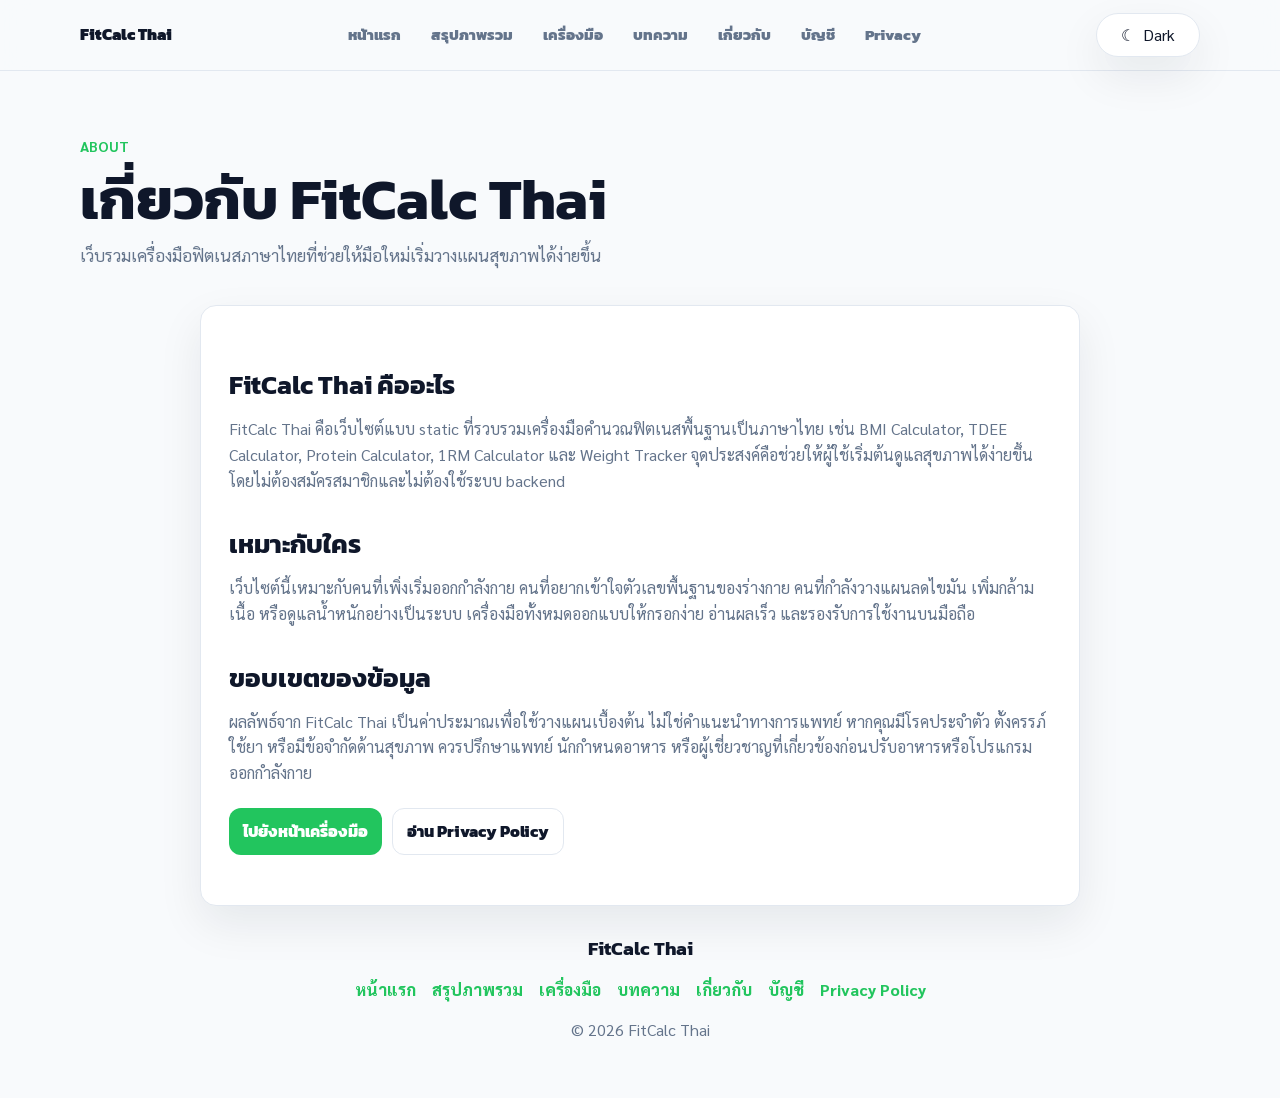
==== commit e618cdca: "feat: move dashboard summary to separate page" ====
--- a/about.html
+++ b/about.html
@@ -30,7 +30,8 @@
       <a class="nav-brand" href="index.html">FitCalc Thai</a>
       <div class="nav-links">
         <a href="index.html">หน้าแรก</a>
-        <details class="nav-dropdown">
+        <a href="summary.html">สรุปภาพรวม</a>
+<details class="nav-dropdown">
           <summary>เครื่องมือ</summary>
           <div class="dropdown-menu">
             <a href="calculators.html">เครื่องคำนวณ</a>
@@ -55,6 +56,7 @@
           </div>
         </details>
         <a href="about.html">เกี่ยวกับ</a>
+        <a href="auth.html">บัญชี</a>
         <a href="privacy-policy.html">Privacy</a>
       </div>
       <button class="theme-toggle" id="themeToggle" type="button" aria-label="สลับโหมดมืดและสว่าง">
@@ -93,12 +95,14 @@
     <strong class="footer-brand">FitCalc Thai</strong>
     <div class="footer-links">
       <a href="index.html">หน้าแรก</a>
-      <a href="calculators.html#bmiCalculator">เครื่องมือ</a>
+      <a href="summary.html">สรุปภาพรวม</a>
+<a href="calculators.html#bmiCalculator">เครื่องมือ</a>
       <a href="bmi-guide.html">บทความ</a>
       <a href="about.html">เกี่ยวกับ</a>
+      <a href="auth.html">บัญชี</a>
       <a href="privacy-policy.html">Privacy Policy</a>
     </div>
-    <p>ยฉ 2026 FitCalc Thai</p>
+    <p>© 2026 FitCalc Thai</p>
   </footer>
   <script src="script.js" defer></script>
 </body>
--- a/style.css
+++ b/style.css
@@ -11,6 +11,7 @@
   --primary-dark: #114f63;
   --accent: #f2a541;
   --shadow: 0 16px 40px rgba(23, 32, 51, 0.1);
+  --page-top-spacing: 24px;
 }
 
 body.dark {
@@ -105,7 +106,7 @@
   align-items: flex-start;
   justify-content: space-between;
   gap: 24px;
-  padding: 44px 0 28px;
+  padding: calc(var(--page-top-spacing) + 28px) 0 28px;
 }
 
 .eyebrow {
@@ -1419,10 +1420,227 @@
   grid-column: 1 / -1;
 }
 
+.app-shell-main {
+  align-items: start;
+}
+
+.app-view {
+  display: none;
+  grid-column: 1 / -1;
+}
+
+.app-view.is-active {
+  display: grid;
+  gap: 18px;
+}
+
+.app-view[hidden] {
+  display: none;
+}
+
+body.app-shell-ready .site-header {
+  display: none;
+}
+
+body.app-shell-ready .tool-grid {
+  margin-top: var(--page-top-spacing);
+}
+
+body.app-shell-ready .dashboard-v2-header {
+  display: none;
+}
+
+body.app-shell-ready #homeDashboardView .dashboard-detail-grid {
+  display: none !important;
+}
+
+body.app-shell-ready #homeDashboardView .dashboard-summary-grid {
+  display: none !important;
+}
+
+.app-detail-header {
+  display: flex;
+  align-items: flex-start;
+  gap: 16px;
+  border: 1px solid var(--border);
+  border-radius: 22px;
+  background:
+    linear-gradient(135deg, color-mix(in srgb, var(--primary) 10%, transparent), transparent 50%),
+    var(--surface);
+  box-shadow: var(--shadow);
+  padding: 18px;
+}
+
+.app-detail-header > div {
+  min-width: 0;
+}
+
+.app-detail-header h2 {
+  margin: 6px 0 4px;
+}
+
+.app-detail-header p:last-child {
+  margin: 0;
+  color: var(--muted);
+  font-weight: 700;
+}
+
+.app-back-button {
+  min-height: 44px;
+  white-space: nowrap;
+}
+
+.app-detail-content {
+  display: grid;
+  gap: 18px;
+}
+
+.app-shell-hidden-extra {
+  display: none !important;
+}
+
+.auth-page-grid {
+  align-items: start;
+}
+
+.auth-status-card,
+.auth-note-card {
+  grid-column: 1 / -1;
+}
+
+.auth-status-card {
+  display: flex;
+  align-items: center;
+  justify-content: space-between;
+  gap: 16px;
+  border-radius: 22px;
+  background:
+    linear-gradient(135deg, color-mix(in srgb, var(--primary) 12%, transparent), transparent 48%),
+    var(--surface-soft);
+}
+
+.auth-status-card h2,
+.auth-note-card h2 {
+  margin: 8px 0 6px;
+}
+
+.auth-status-card p,
+.auth-note-card p {
+  margin: 0;
+  color: var(--muted);
+  font-weight: 700;
+}
+
+.auth-form-card {
+  border-radius: 18px;
+}
+
+.auth-form {
+  margin-top: 16px;
+}
+
+.auth-message {
+  grid-column: 1 / -1;
+}
+
+.auth-message[data-status="success"] {
+  border-color: color-mix(in srgb, var(--primary) 42%, var(--border));
+  color: var(--primary-dark);
+}
+
+.auth-message[data-status="error"] {
+  border-color: #ef4444;
+  color: #ef4444;
+}
+
+.summary-page-layout {
+  width: min(1120px, calc(100% - 32px));
+  margin: 0 auto;
+  display: grid;
+  grid-template-columns: repeat(2, minmax(300px, 1fr));
+  gap: 18px;
+}
+
+.summary-overview-grid,
+.summary-wide-card {
+  grid-column: 1 / -1;
+}
+
+.summary-overview-grid {
+  display: grid;
+  grid-template-columns: repeat(2, minmax(280px, 1fr));
+  gap: 16px;
+}
+
+.summary-overview-card,
+.summary-section-card {
+  border: 1px solid var(--border);
+  border-radius: 18px;
+  background: var(--surface);
+  box-shadow: var(--shadow);
+  padding: 18px;
+}
+
+.summary-overview-card h2,
+.summary-section-header h2 {
+  margin: 0;
+}
+
+.summary-overview-metrics,
+.summary-section-card .dashboard-mini-grid {
+  display: grid;
+  grid-template-columns: repeat(2, minmax(160px, 1fr));
+  gap: 10px;
+}
+
+.summary-overview-metrics div,
+.summary-section-card .dashboard-mini-metric {
+  min-width: 0;
+  border: 1px solid var(--border);
+  border-radius: 14px;
+  background: var(--surface-soft);
+  padding: 12px;
+}
+
+.summary-overview-metrics span {
+  display: block;
+  color: var(--muted);
+  font-weight: 800;
+}
+
+.summary-overview-metrics strong {
+  display: block;
+  color: var(--text);
+  font-family: "Kanit", Arial, "Tahoma", sans-serif;
+  font-size: 1.08rem;
+  line-height: 1.25;
+  overflow-wrap: anywhere;
+}
+
+.summary-section-card {
+  display: grid;
+  gap: 14px;
+}
+
+.summary-section-header {
+  display: flex;
+  align-items: flex-start;
+  justify-content: space-between;
+  gap: 12px;
+}
+
+.summary-section-header a {
+  color: var(--primary);
+  font-weight: 900;
+  text-decoration: none;
+  white-space: nowrap;
+}
+
 .home-calculator-section {
   display: none;
 }
 
+.summary-hub-card,
 .tools-hub-card {
   grid-column: 1 / -1;
   display: grid;
@@ -1431,6 +1649,11 @@
   background:
     linear-gradient(135deg, color-mix(in srgb, var(--primary) 10%, transparent), transparent 48%),
     var(--surface);
+}
+
+.summary-hub-card {
+  border-radius: 18px;
+  padding: 16px;
 }
 
 .tools-page-header {
@@ -1704,9 +1927,9 @@
 
 .dashboard-summary-grid {
   display: grid;
-  grid-template-columns: repeat(4, minmax(0, 1fr));
-  gap: 12px;
-  margin-bottom: 18px;
+  grid-template-columns: repeat(6, minmax(0, 1fr));
+  gap: 8px;
+  margin-bottom: 12px;
 }
 
 .dashboard-summary-card,
@@ -1718,7 +1941,8 @@
 }
 
 .dashboard-summary-card {
-  padding: 16px;
+  min-height: 72px;
+  padding: 10px 12px;
 }
 
 .dashboard-summary-group {
@@ -1760,13 +1984,31 @@
   display: block;
   color: var(--text);
   font-family: "Kanit", Arial, "Tahoma", sans-serif;
-  font-size: 1.18rem;
+  font-size: 1.02rem;
+  line-height: 1.2;
 }
 
 .dashboard-summary-card p {
-  margin: 8px 0 0;
-  color: var(--muted);
+  margin: 4px 0 0;
+  color: var(--muted);
+  font-size: 0.82rem;
   font-weight: 700;
+}
+
+body.app-shell-ready #homeDashboardView .dashboard-summary-grid {
+  grid-template-columns: repeat(6, minmax(0, 1fr));
+  align-items: stretch;
+}
+
+body.app-shell-ready #homeDashboardView .dashboard-summary-card {
+  border-radius: 14px;
+  background: var(--surface);
+  box-shadow: none;
+}
+
+body.app-shell-ready #homeDashboardView .dashboard-summary-card span {
+  font-size: 0.78rem;
+  line-height: 1.25;
 }
 
 .dashboard-detail-grid {
@@ -1782,7 +2024,15 @@
 }
 
 .dashboard-recent-panel {
-  margin-top: 14px;
+  margin-top: 10px;
+}
+
+body.app-shell-ready #homeDashboardView .dashboard-recent-panel {
+  padding: 14px;
+}
+
+body.app-shell-ready #homeDashboardView .dashboard-recent-panel .dashboard-panel-header {
+  margin-bottom: 4px;
 }
 
 .dashboard-collapsible-section {
@@ -2638,6 +2888,15 @@
   .beginner-panel,
   .dashboard-panel-header {
     flex-direction: column;
+  }
+
+  .app-detail-header {
+    flex-direction: column;
+    padding: 16px;
+  }
+
+  .app-back-button {
+    width: 100%;
   }
 
   .app-home-header,
@@ -2893,3 +3152,29 @@
     grid-template-columns: 1fr;
   }
 }
+
+@media (max-width: 760px) {
+  :root {
+    --page-top-spacing: 16px;
+  }
+
+  .summary-page-layout,
+  .summary-overview-grid {
+    grid-template-columns: 1fr;
+    width: min(100% - 24px, 1120px);
+  }
+
+  .summary-overview-metrics,
+  .summary-section-card .dashboard-mini-grid {
+    grid-template-columns: 1fr;
+  }
+
+  .summary-section-header {
+    flex-direction: column;
+  }
+
+  .auth-status-card {
+    flex-direction: column;
+    align-items: stretch;
+  }
+}
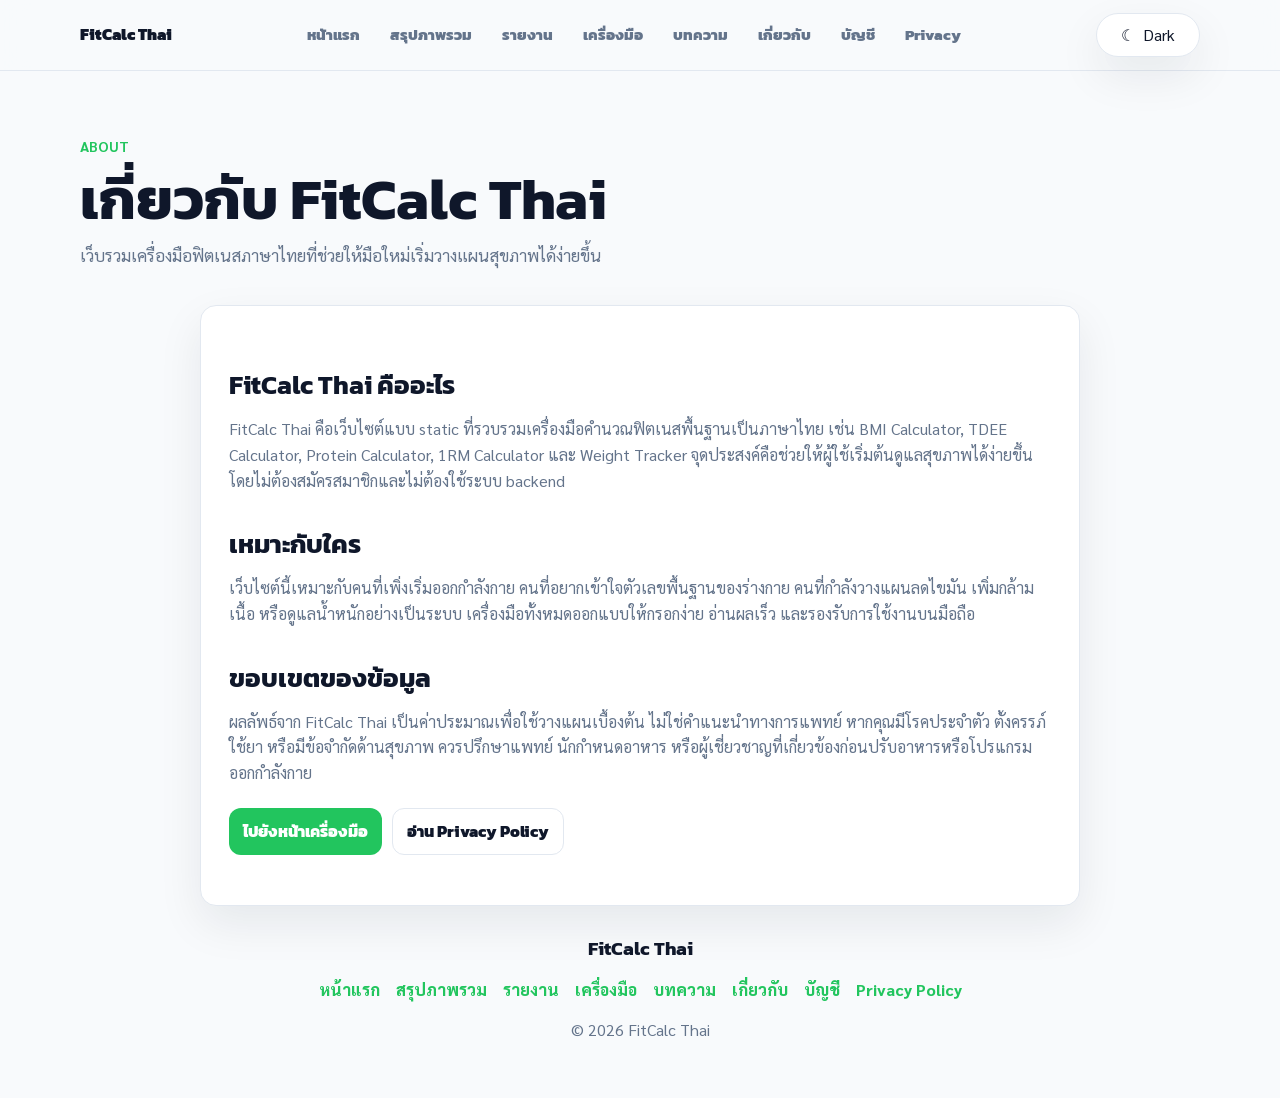
==== commit a149656f: "feat: add weekly insights report page" ====
--- a/about.html
+++ b/about.html
@@ -31,6 +31,7 @@
       <div class="nav-links">
         <a href="index.html">หน้าแรก</a>
         <a href="summary.html">สรุปภาพรวม</a>
+<a href="insights.html">รายงาน</a>
 <details class="nav-dropdown">
           <summary>เครื่องมือ</summary>
           <div class="dropdown-menu">
@@ -96,6 +97,7 @@
     <div class="footer-links">
       <a href="index.html">หน้าแรก</a>
       <a href="summary.html">สรุปภาพรวม</a>
+<a href="insights.html">รายงาน</a>
 <a href="calculators.html#bmiCalculator">เครื่องมือ</a>
       <a href="bmi-guide.html">บทความ</a>
       <a href="about.html">เกี่ยวกับ</a>
--- a/style.css
+++ b/style.css
@@ -1636,10 +1636,146 @@
   white-space: nowrap;
 }
 
+.insights-page-layout {
+  width: min(1120px, calc(100% - 32px));
+  margin: 0 auto;
+  display: grid;
+  gap: 18px;
+}
+
+.insights-top-row,
+.insights-section-grid {
+  display: grid;
+  grid-template-columns: repeat(2, minmax(300px, 1fr));
+  gap: 18px;
+}
+
+.weekly-score-card,
+.weekly-week-card,
+.weekly-overview-card,
+.weekly-recommendation-card,
+.insights-section-card {
+  border: 1px solid var(--border);
+  border-radius: 18px;
+  background: var(--surface);
+  box-shadow: var(--shadow);
+  padding: 18px;
+}
+
+.weekly-score-card {
+  display: flex;
+  align-items: center;
+  justify-content: space-between;
+  gap: 18px;
+  background:
+    linear-gradient(135deg, color-mix(in srgb, var(--primary) 12%, transparent), transparent 50%),
+    var(--surface);
+}
+
+.weekly-score-card h2,
+.weekly-week-card h2,
+.weekly-overview-card h2,
+.weekly-recommendation-card h2,
+.insights-section-card h2 {
+  margin: 0 0 8px;
+}
+
+.weekly-score-card p,
+.weekly-week-card p {
+  margin: 0;
+  color: var(--muted);
+  font-weight: 700;
+}
+
+.insight-score-ring {
+  display: grid;
+  place-items: center;
+  flex: 0 0 112px;
+  width: 112px;
+  height: 112px;
+  border-radius: 999px;
+  background:
+    conic-gradient(var(--primary) var(--score), color-mix(in srgb, var(--primary) 12%, var(--surface-soft)) 0),
+    var(--surface-soft);
+}
+
+.insight-score-ring strong {
+  display: grid;
+  place-items: center;
+  width: 78px;
+  height: 78px;
+  border-radius: inherit;
+  background: var(--surface);
+  color: var(--text);
+  font-family: "Kanit", Arial, "Tahoma", sans-serif;
+  font-size: 1.7rem;
+}
+
+.insights-metric-grid {
+  display: grid;
+  grid-template-columns: repeat(3, minmax(180px, 1fr));
+  gap: 12px;
+}
+
+.insights-metric-grid.compact {
+  grid-template-columns: repeat(2, minmax(160px, 1fr));
+}
+
+.insight-metric-card {
+  min-width: 0;
+  border: 1px solid var(--border);
+  border-radius: 14px;
+  background: var(--surface-soft);
+  padding: 12px;
+}
+
+.insight-metric-card span {
+  display: block;
+  color: var(--muted);
+  font-weight: 800;
+}
+
+.insight-metric-card strong {
+  display: block;
+  color: var(--text);
+  font-family: "Kanit", Arial, "Tahoma", sans-serif;
+  font-size: 1.08rem;
+  line-height: 1.25;
+  overflow-wrap: anywhere;
+}
+
+.weekly-recommendation-list {
+  display: grid;
+  gap: 10px;
+  margin: 0;
+  padding: 0;
+  list-style: none;
+}
+
+.weekly-recommendation-list li {
+  border: 1px solid var(--border);
+  border-radius: 14px;
+  background: var(--surface-soft);
+  padding: 12px;
+  font-weight: 700;
+}
+
+.weekly-report-fallback {
+  width: 100%;
+  margin-top: 12px;
+  resize: vertical;
+}
+
+.weekly-empty-state,
+.insights-wide-card {
+  grid-column: 1 / -1;
+}
+
 .home-calculator-section {
   display: none;
 }
 
+.insights-hub-card,
 .summary-hub-card,
 .tools-hub-card {
   grid-column: 1 / -1;
@@ -1651,6 +1787,7 @@
     var(--surface);
 }
 
+.insights-hub-card,
 .summary-hub-card {
   border-radius: 18px;
   padding: 16px;
@@ -3159,11 +3296,28 @@
   }
 
   .summary-page-layout,
+  .insights-page-layout,
   .summary-overview-grid {
     grid-template-columns: 1fr;
     width: min(100% - 24px, 1120px);
   }
 
+  .insights-top-row,
+  .insights-section-grid,
+  .insights-metric-grid,
+  .insights-metric-grid.compact {
+    grid-template-columns: 1fr;
+  }
+
+  .weekly-score-card {
+    flex-direction: column;
+    align-items: stretch;
+  }
+
+  .insight-score-ring {
+    align-self: center;
+  }
+
   .summary-overview-metrics,
   .summary-section-card .dashboard-mini-grid {
     grid-template-columns: 1fr;
